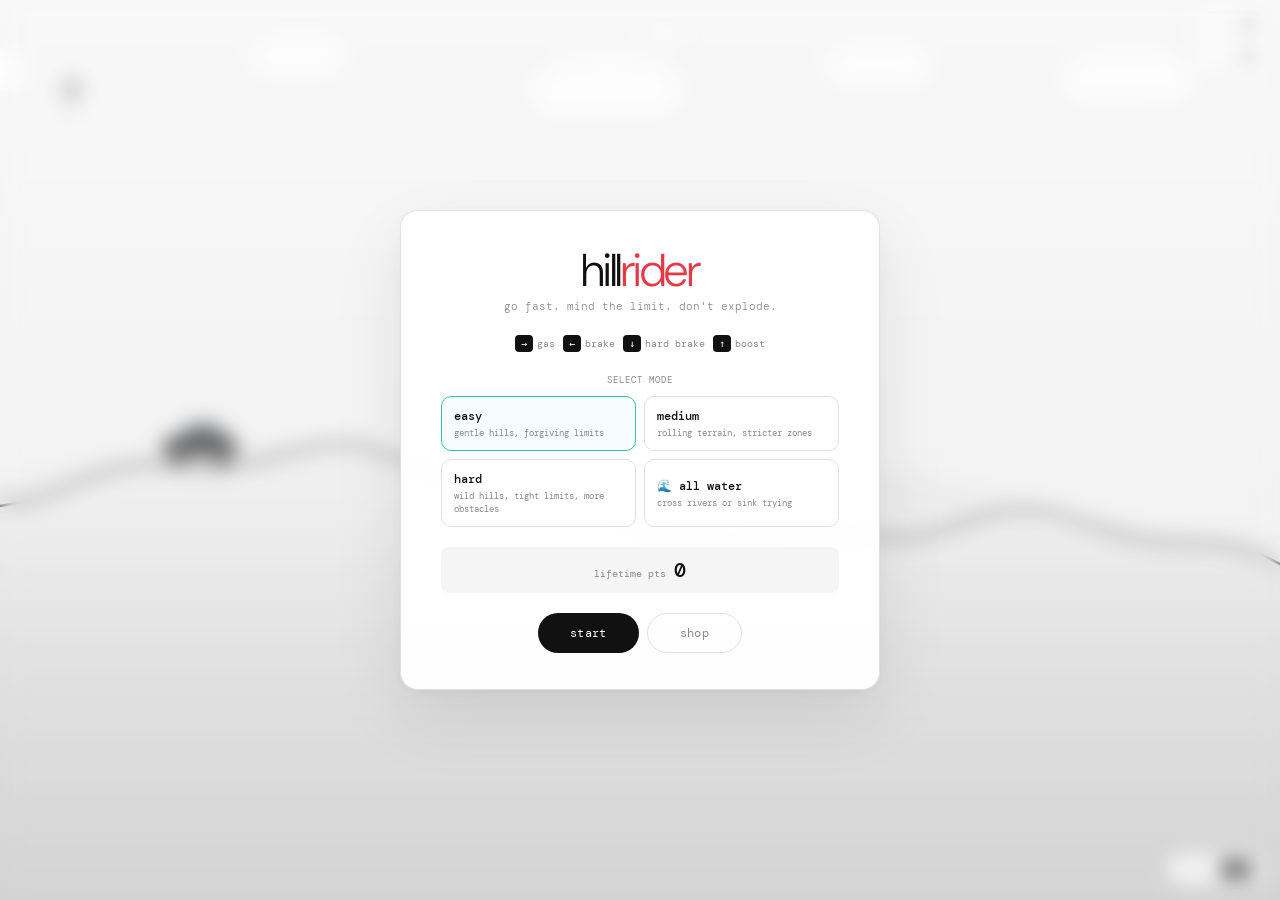
==== index.html @ ede03e82 "inital" ====
<!DOCTYPE html>
<html lang="en">
<head>
  <meta charset="UTF-8" />
  <meta name="viewport" content="width=device-width, initial-scale=1.0" />
  <title>hill rider</title>
  <link rel="stylesheet" href="style.css" />
</head>
<body>

  <canvas id="game-canvas"></canvas>

  <!-- ── welcome screen ── -->
  <div id="welcome-screen">
    <div class="overlay-panel">
      <div class="logo">hill<em>rider</em></div>
      <p class="sub">go fast. mind the limit. don't explode.</p>

      <div class="controls-row">
        <span class="ctrl-item"><kbd>→</kbd> gas</span>
        <span class="ctrl-item"><kbd>←</kbd> brake</span>
        <span class="ctrl-item"><kbd>↓</kbd> hard brake</span>
        <span class="ctrl-item"><kbd>↑</kbd> boost</span>
      </div>

      <!-- mode selector -->
      <div class="section-label">select mode</div>
      <div id="mode-picker">
        <button class="mode-btn active" data-mode="easy">
          <span class="mode-name">easy</span>
          <span class="mode-desc">gentle hills, forgiving limits</span>
        </button>
        <button class="mode-btn" data-mode="medium">
          <span class="mode-name">medium</span>
          <span class="mode-desc">rolling terrain, stricter zones</span>
        </button>
        <button class="mode-btn" data-mode="hard">
          <span class="mode-name">hard</span>
          <span class="mode-desc">wild hills, tight limits, more obstacles</span>
        </button>
        <button class="mode-btn" data-mode="water">
          <span class="mode-name">🌊 all water</span>
          <span class="mode-desc">cross rivers or sink trying</span>
        </button>
      </div>

      <div id="lifetime-block">
        <span class="lt-label">lifetime pts</span>
        <span class="lt-value" id="lifetime-display">0</span>
      </div>

      <div class="welcome-btns">
        <button class="pill-btn" id="start-btn">start</button>
        <button class="pill-btn ghost" id="open-shop-welcome">shop</button>
      </div>
    </div>
  </div>

  <!-- ── HUD ── -->
  <div id="hud">
    <div id="speedometer">
      <canvas id="speedo-canvas" width="110" height="110"></canvas>
      <div id="speed-digits">0</div>
      <div id="speed-unit">mph</div>
    </div>

    <div id="hud-center">
      <div id="mode-badge"></div>
    </div>

    <div id="hud-right">
      <div class="hud-chip">
        <span class="chip-label">score</span>
        <span class="chip-val" id="score">0</span>
      </div>
      <div class="hud-chip">
        <span class="chip-label">total</span>
        <span class="chip-val" id="total-score">0</span>
      </div>
      <div class="hud-chip hidden" id="limit-chip">
        <span class="chip-label">limit</span>
        <span class="chip-val" id="limit-val">—</span>
      </div>
    </div>
  </div>

  <!-- ── boost menu (in-game, toggled by Tab) ── -->
  <div id="boost-menu" class="hidden">
    <div class="boost-menu-inner">
      <div class="boost-menu-title">use a boost <kbd>tab</kbd> to close</div>
      <div id="boost-menu-grid"></div>
    </div>
  </div>

  <!-- ── boost tab hint ── -->
  <div id="boost-hint">boosts <kbd>tab</kbd></div>

  <!-- ── death + shop screen ── -->
  <div id="death-screen" class="hidden">
    <div class="overlay-panel death-panel">
      <div class="death-emoji">💥</div>
      <div class="death-title">you exploded</div>
      <div class="death-reason" id="death-reason"></div>

      <div class="score-row">
        <div class="score-col">
          <div class="sc-label">this run</div>
          <div class="sc-val" id="final-score">0</div>
        </div>
        <div class="score-divider"></div>
        <div class="score-col">
          <div class="sc-label">lifetime pts</div>
          <div class="sc-val" id="lifetime-total">0</div>
        </div>
      </div>

      <div class="section-label">power-up shop</div>
      <div id="shop-grid"></div>

      <div class="death-btns">
        <button class="pill-btn" id="restart-btn">try again</button>
        <button class="pill-btn ghost" id="change-mode-btn">change mode</button>
        <button class="pill-btn ghost danger" id="reset-btn">reset all</button>
      </div>
    </div>
  </div>

  <!-- ── standalone shop (from welcome) ── -->
  <div id="shop-screen" class="hidden">
    <div class="overlay-panel death-panel">
      <div class="death-title">shop</div>
      <div class="death-reason">spend lifetime points on power-ups for your next run</div>
      <div class="score-row" style="margin-bottom:16px">
        <div class="score-col">
          <div class="sc-label">lifetime pts</div>
          <div class="sc-val" id="shop-lifetime">0</div>
        </div>
      </div>
      <div class="section-label">power-ups</div>
      <div id="shop-grid-welcome"></div>
      <div class="death-btns" style="margin-top:16px">
        <button class="pill-btn ghost" id="close-shop-btn">back</button>
      </div>
    </div>
  </div>

  <!-- ── active powerup badges ── -->
  <div id="active-powerups"></div>

  <!-- ── toast ── -->
  <div id="toast"></div>

  <script src="game.js"></script>
</body>
</html>
---- style.css ----
@import url('https://fonts.googleapis.com/css2?family=DM+Mono:ital,wght@0,300;0,400;0,500;1,300&family=DM+Sans:wght@300;400;500&display=swap');

*, *::before, *::after { box-sizing: border-box; margin: 0; padding: 0; }

:root {
  --ink:    #111111;
  --muted:  #888888;
  --line:   #e0e0e0;
  --bg:     #ffffff;
  --red:    #e63946;
  --teal:   #2ec4b6;
  --amber:  #f4a261;
  --violet: #7b68ee;
  --gold:   #f9c74f;
  --blue:   #457b9d;
  --water:  #4a9edd;
  --panel-bg: rgba(255,255,255,0.97);
  --ease: cubic-bezier(0.16, 1, 0.3, 1);
}

body {
  background: var(--bg);
  font-family: 'DM Mono', monospace;
  overflow: hidden;
  width: 100vw;
  height: 100vh;
  color: var(--ink);
}

#game-canvas {
  display: block;
  position: fixed;
  inset: 0;
  width: 100vw;
  height: 100vh;
}

/* ── OVERLAYS ── */
#welcome-screen, #death-screen, #shop-screen {
  position: fixed;
  inset: 0;
  z-index: 100;
  display: flex;
  align-items: center;
  justify-content: center;
  backdrop-filter: blur(10px) saturate(0.6);
  background: rgba(255,255,255,0.25);
  transition: opacity 0.35s var(--ease);
}
#welcome-screen.fade-out { opacity: 0; pointer-events: none; }
#death-screen.hidden, #shop-screen.hidden { display: none; }

.overlay-panel {
  background: var(--panel-bg);
  border: 1px solid var(--line);
  border-radius: 18px;
  padding: 36px 40px;
  max-width: 480px;
  width: 94%;
  text-align: center;
  box-shadow: 0 28px 70px rgba(0,0,0,0.09), 0 2px 8px rgba(0,0,0,0.04);
  animation: panelIn 0.45s var(--ease) both;
  max-height: 92vh;
  overflow-y: auto;
  scrollbar-width: none;
}
.overlay-panel::-webkit-scrollbar { display: none; }

@keyframes panelIn {
  from { opacity: 0; transform: translateY(14px) scale(0.98); }
  to   { opacity: 1; transform: translateY(0) scale(1); }
}

.logo {
  font-family: 'DM Sans', sans-serif;
  font-weight: 300;
  font-size: 46px;
  letter-spacing: -1.5px;
  color: var(--ink);
  line-height: 1;
  margin-bottom: 6px;
}
.logo em { font-style: normal; color: var(--red); }

.sub {
  font-size: 11px;
  color: var(--muted);
  margin-bottom: 22px;
  font-weight: 300;
}

.controls-row {
  display: flex;
  flex-wrap: wrap;
  gap: 8px;
  justify-content: center;
  margin-bottom: 22px;
}
.ctrl-item {
  font-size: 10px;
  color: var(--muted);
  display: flex;
  align-items: center;
  gap: 4px;
}
kbd {
  background: var(--ink);
  color: #fff;
  border-radius: 4px;
  padding: 2px 6px;
  font-family: 'DM Mono', monospace;
  font-size: 10px;
}

.section-label {
  font-size: 9px;
  color: var(--muted);
  letter-spacing: 1px;
  text-transform: uppercase;
  margin-bottom: 10px;
}

/* ── MODE PICKER ── */
#mode-picker {
  display: grid;
  grid-template-columns: 1fr 1fr;
  gap: 8px;
  margin-bottom: 20px;
}
.mode-btn {
  background: #fff;
  border: 1.5px solid var(--line);
  border-radius: 10px;
  padding: 11px 12px;
  cursor: pointer;
  text-align: left;
  transition: border-color 0.18s, transform 0.15s var(--ease), box-shadow 0.18s;
  font-family: 'DM Mono', monospace;
}
.mode-btn:hover { border-color: var(--ink); transform: translateY(-1px); box-shadow: 0 4px 14px rgba(0,0,0,0.07); }
.mode-btn.active { border-color: var(--ink); background: #f8f8f8; }
.mode-btn[data-mode="water"].active { border-color: var(--water); background: rgba(74,158,221,0.06); }
.mode-btn[data-mode="hard"].active  { border-color: var(--red);   background: rgba(230,57,70,0.04); }
.mode-btn[data-mode="easy"].active  { border-color: var(--teal);  background: rgba(46,196,182,0.04); }
.mode-name { display: block; font-size: 12px; font-weight: 500; color: var(--ink); margin-bottom: 3px; }
.mode-desc { display: block; font-size: 9px; color: var(--muted); line-height: 1.4; }

#lifetime-block {
  display: flex;
  align-items: baseline;
  justify-content: center;
  gap: 8px;
  margin-bottom: 20px;
  padding: 10px 18px;
  background: #f5f5f5;
  border-radius: 8px;
}
.lt-label { font-size: 10px; color: var(--muted); }
.lt-value  { font-size: 20px; font-weight: 500; letter-spacing: -0.5px; }

/* ── BUTTONS ── */
.pill-btn {
  font-family: 'DM Mono', monospace;
  font-size: 12px;
  background: var(--ink);
  color: #fff;
  border: none;
  padding: 11px 32px;
  cursor: pointer;
  border-radius: 100px;
  transition: transform 0.14s var(--ease), opacity 0.14s;
  letter-spacing: 0.3px;
}
.pill-btn:hover  { transform: translateY(-1px); opacity: 0.87; }
.pill-btn:active { transform: translateY(1px); }
.pill-btn.ghost  { background: transparent; color: var(--muted); border: 1px solid var(--line); }
.pill-btn.ghost:hover { color: var(--ink); border-color: var(--ink); }
.pill-btn.danger { color: var(--red); border-color: rgba(230,57,70,0.3); }
.pill-btn.danger:hover { border-color: var(--red); }

.welcome-btns, .death-btns { display: flex; gap: 8px; justify-content: center; flex-wrap: wrap; }

/* ── HUD ── */
#hud {
  position: fixed;
  top: 0; left: 0; right: 0;
  pointer-events: none;
  z-index: 50;
  display: flex;
  justify-content: space-between;
  align-items: flex-start;
  padding: 12px 16px;
}

#speedometer { position: relative; width: 110px; height: 110px; flex-shrink: 0; }
#speed-digits {
  position: absolute; bottom: 20px; left: 50%; transform: translateX(-50%);
  font-family: 'DM Sans', sans-serif; font-size: 26px; font-weight: 400;
  color: var(--ink); line-height: 1; letter-spacing: -1px;
}
#speed-unit {
  position: absolute; bottom: 9px; left: 50%; transform: translateX(-50%);
  font-size: 8px; color: var(--muted); letter-spacing: 1px; font-weight: 300;
}

#hud-center { flex: 1; display: flex; justify-content: center; align-items: flex-start; padding-top: 16px; }
#mode-badge {
  background: rgba(255,255,255,0.9);
  border: 1px solid var(--line);
  border-radius: 100px;
  padding: 5px 14px;
  font-size: 10px;
  color: var(--muted);
  backdrop-filter: blur(4px);
}

#hud-right { display: flex; flex-direction: column; align-items: flex-end; gap: 5px; }
.hud-chip {
  background: rgba(255,255,255,0.92);
  border: 1px solid var(--line);
  border-radius: 8px;
  padding: 4px 10px;
  display: flex;
  align-items: baseline;
  gap: 6px;
  backdrop-filter: blur(4px);
  transition: opacity 0.3s;
}
.hud-chip.hidden { opacity: 0; pointer-events: none; }
.chip-label { font-size: 8px; color: var(--muted); letter-spacing: 0.5px; }
.chip-val   { font-size: 13px; font-weight: 500; letter-spacing: -0.3px; }
#limit-chip .chip-val { color: var(--red); }
#limit-chip { border-color: rgba(230,57,70,0.25); animation: blink 1.1s ease-in-out infinite; }

@keyframes blink { 0%,100% { opacity:1; } 50% { opacity:0.5; } }

/* ── BOOST MENU ── */
#boost-menu {
  position: fixed;
  inset: 0;
  z-index: 80;
  display: flex;
  align-items: center;
  justify-content: center;
  backdrop-filter: blur(8px) saturate(0.7);
  background: rgba(255,255,255,0.22);
  transition: opacity 0.25s var(--ease);
}
#boost-menu.hidden { display: none; }

.boost-menu-inner {
  background: var(--panel-bg);
  border: 1px solid var(--line);
  border-radius: 16px;
  padding: 28px 32px;
  max-width: 440px;
  width: 92%;
  animation: panelIn 0.3s var(--ease) both;
}
.boost-menu-title {
  font-size: 11px;
  color: var(--muted);
  margin-bottom: 16px;
  display: flex;
  align-items: center;
  justify-content: center;
  gap: 8px;
}
#boost-menu-grid {
  display: grid;
  grid-template-columns: 1fr 1fr;
  gap: 8px;
}

/* ── BOOST HINT ── */
#boost-hint {
  position: fixed;
  bottom: 16px;
  right: 16px;
  z-index: 50;
  background: rgba(255,255,255,0.88);
  border: 1px solid var(--line);
  border-radius: 100px;
  padding: 5px 12px;
  font-size: 10px;
  color: var(--muted);
  backdrop-filter: blur(4px);
  display: flex;
  align-items: center;
  gap: 5px;
  pointer-events: none;
  transition: opacity 0.3s;
}

/* ── DEATH SCREEN ── */
.death-panel { max-width: 520px; }
.death-emoji { font-size: 44px; line-height: 1; margin-bottom: 8px; }
.death-title {
  font-family: 'DM Sans', sans-serif;
  font-size: 30px;
  font-weight: 300;
  letter-spacing: -0.5px;
  margin-bottom: 3px;
}
.death-reason { font-size: 10px; color: var(--muted); margin-bottom: 20px; letter-spacing: 0.3px; }

.score-row {
  display: flex;
  align-items: center;
  justify-content: center;
  margin-bottom: 22px;
  background: #f7f7f7;
  border-radius: 10px;
  overflow: hidden;
}
.score-col { flex: 1; padding: 12px 14px; }
.score-divider { width: 1px; height: 36px; background: var(--line); }
.sc-label { font-size: 8px; color: var(--muted); letter-spacing: 0.5px; margin-bottom: 3px; }
.sc-val   { font-size: 24px; font-weight: 500; letter-spacing: -1px; }

/* ── SHOP CARDS ── */
#shop-grid, #shop-grid-welcome, #boost-menu-grid {
  display: grid;
  grid-template-columns: 1fr 1fr;
  gap: 7px;
  margin-bottom: 18px;
}
#boost-menu-grid { margin-bottom: 0; }

.shop-card {
  border: 1px solid var(--line);
  border-radius: 10px;
  padding: 11px 12px;
  text-align: left;
  cursor: pointer;
  transition: border-color 0.18s, transform 0.14s var(--ease), box-shadow 0.18s;
  background: #fff;
  position: relative;
}
.shop-card:hover:not(.disabled):not(.owned) {
  border-color: var(--ink);
  transform: translateY(-1px);
  box-shadow: 0 4px 16px rgba(0,0,0,0.07);
}
.shop-card.disabled  { opacity: 0.38; cursor: not-allowed; }
.shop-card.owned     { border-color: var(--teal); background: rgba(46,196,182,0.04); cursor: default; }
.shop-card.boost-card { border-color: var(--amber); background: rgba(244,162,97,0.04); }
.shop-card.boost-card:hover:not(.disabled) { border-color: var(--amber); }

.shop-card-icon  { font-size: 18px; margin-bottom: 5px; }
.shop-card-name  { font-size: 11px; font-weight: 500; color: var(--ink); margin-bottom: 2px; }
.shop-card-desc  { font-size: 9px; color: var(--muted); line-height: 1.4; margin-bottom: 6px; }
.shop-card-cost  {
  font-size: 9px; color: var(--ink);
  background: #f0f0f0; border-radius: 4px;
  padding: 2px 6px; display: inline-block;
}
.shop-card.owned .shop-card-cost { background: rgba(46,196,182,0.15); color: var(--teal); }
.shop-card.boost-card .shop-card-cost { background: rgba(244,162,97,0.15); color: #c07020; }
.cost-rising { font-size: 8px; color: var(--muted); margin-left: 4px; }

/* ── ACTIVE POWERUP BADGES ── */
#active-powerups {
  position: fixed;
  bottom: 18px;
  left: 50%;
  transform: translateX(-50%);
  display: flex;
  gap: 6px;
  flex-wrap: wrap;
  justify-content: center;
  pointer-events: none;
  z-index: 50;
  max-width: 80vw;
}
.ap-badge {
  background: rgba(255,255,255,0.92);
  border: 1px solid var(--line);
  border-radius: 100px;
  padding: 4px 11px;
  font-size: 10px;
  color: var(--ink);
  display: flex;
  align-items: center;
  gap: 4px;
  backdrop-filter: blur(4px);
  animation: badgeIn 0.3s var(--ease) both;
}
@keyframes badgeIn { from { opacity:0; transform:translateY(5px); } to { opacity:1; transform:translateY(0); } }

/* ── TOAST ── */
#toast {
  position: fixed;
  bottom: 56px;
  left: 50%;
  transform: translateX(-50%) translateY(0);
  background: var(--ink);
  color: #fff;
  font-size: 11px;
  padding: 7px 16px;
  border-radius: 100px;
  pointer-events: none;
  z-index: 300;
  opacity: 0;
  white-space: nowrap;
  transition: opacity 0.28s, transform 0.28s var(--ease);
}
#toast.show { opacity: 1; transform: translateX(-50%) translateY(-4px); }
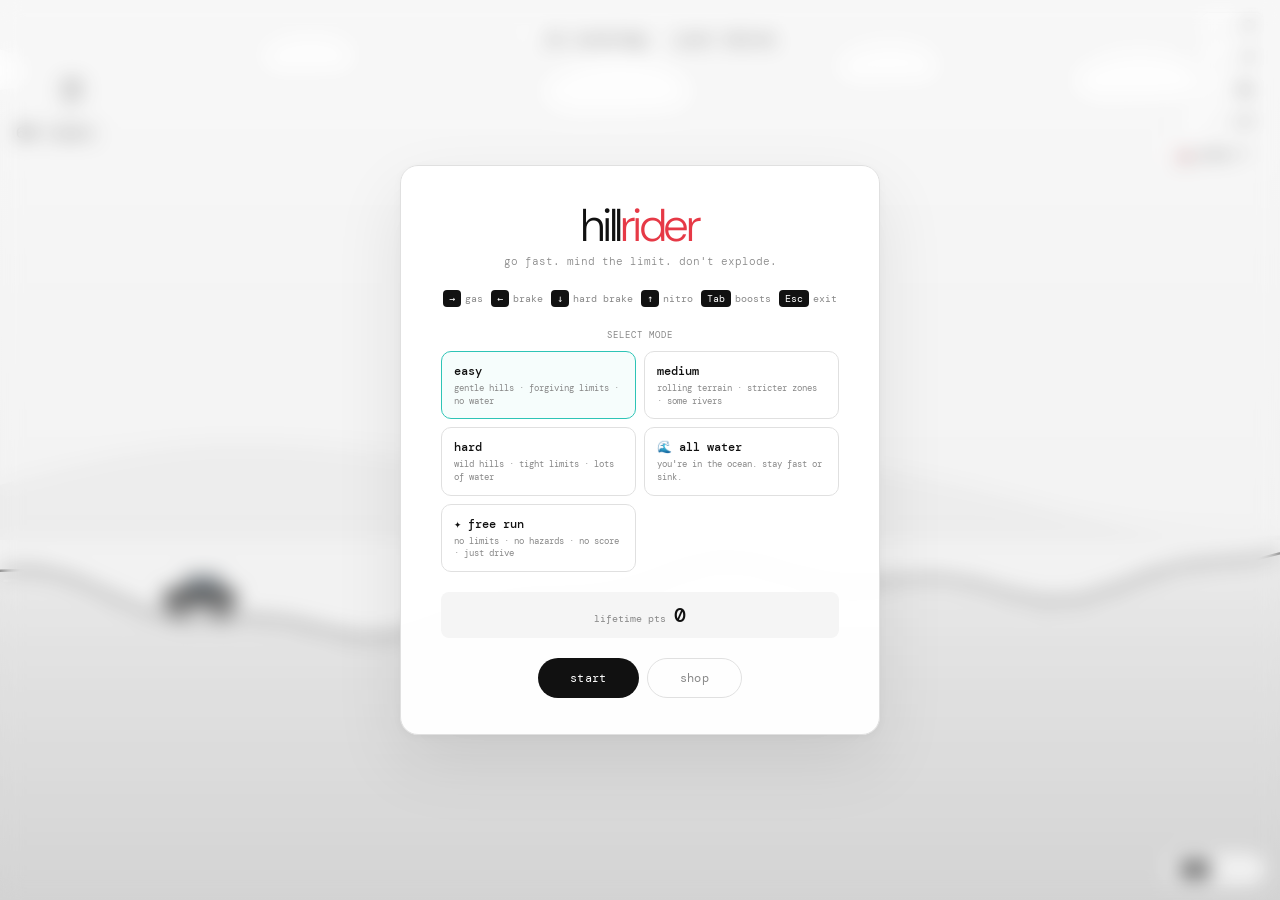
==== commit aa1e5aed: "Refactor HTML structure and improve formatting" ====
--- a/index.html
+++ b/index.html
@@ -1,155 +1,199 @@
 <!DOCTYPE html>
 <html lang="en">
 <head>
-  <meta charset="UTF-8" />
-  <meta name="viewport" content="width=device-width, initial-scale=1.0" />
+  <meta charset="UTF-8"/>
+  <meta name="viewport" content="width=device-width,initial-scale=1.0"/>
   <title>hill rider</title>
-  <link rel="stylesheet" href="style.css" />
+  <link rel="stylesheet" href="style.css"/>
 </head>
 <body>
 
-  <canvas id="game-canvas"></canvas>
+<canvas id="game-canvas"></canvas>
 
-  <!-- ── welcome screen ── -->
-  <div id="welcome-screen">
-    <div class="overlay-panel">
-      <div class="logo">hill<em>rider</em></div>
-      <p class="sub">go fast. mind the limit. don't explode.</p>
+<!-- ── SPEED WARNING ── -->
+<div id="speed-warning" class="sw-hidden">
+  <div id="sw-text">slow down!</div>
+  <div id="sw-timer">0:300</div>
+</div>
 
-      <div class="controls-row">
-        <span class="ctrl-item"><kbd>→</kbd> gas</span>
-        <span class="ctrl-item"><kbd>←</kbd> brake</span>
-        <span class="ctrl-item"><kbd>↓</kbd> hard brake</span>
-        <span class="ctrl-item"><kbd>↑</kbd> boost</span>
-      </div>
+<!-- ── WELCOME ── -->
+<div id="welcome-screen">
+  <div class="overlay-panel">
+    <div class="logo">hill<em>rider</em></div>
+    <p class="sub">go fast. mind the limit. don't explode.</p>
 
-      <!-- mode selector -->
-      <div class="section-label">select mode</div>
-      <div id="mode-picker">
-        <button class="mode-btn active" data-mode="easy">
-          <span class="mode-name">easy</span>
-          <span class="mode-desc">gentle hills, forgiving limits</span>
-        </button>
-        <button class="mode-btn" data-mode="medium">
-          <span class="mode-name">medium</span>
-          <span class="mode-desc">rolling terrain, stricter zones</span>
-        </button>
-        <button class="mode-btn" data-mode="hard">
-          <span class="mode-name">hard</span>
-          <span class="mode-desc">wild hills, tight limits, more obstacles</span>
-        </button>
-        <button class="mode-btn" data-mode="water">
-          <span class="mode-name">🌊 all water</span>
-          <span class="mode-desc">cross rivers or sink trying</span>
-        </button>
-      </div>
+    <div class="controls-row">
+      <span class="ctrl-item"><kbd>→</kbd> gas</span>
+      <span class="ctrl-item"><kbd>←</kbd> brake</span>
+      <span class="ctrl-item"><kbd>↓</kbd> hard brake</span>
+      <span class="ctrl-item"><kbd>↑</kbd> nitro</span>
+      <span class="ctrl-item"><kbd>Tab</kbd> boosts</span>
+      <span class="ctrl-item"><kbd>Esc</kbd> exit</span>
+    </div>
 
-      <div id="lifetime-block">
-        <span class="lt-label">lifetime pts</span>
-        <span class="lt-value" id="lifetime-display">0</span>
-      </div>
+    <div class="section-label">select mode</div>
+    <div id="mode-picker">
+      <button class="mode-btn active" data-mode="easy">
+        <span class="mode-name">easy</span>
+        <span class="mode-desc">gentle hills · forgiving limits · no water</span>
+      </button>
+      <button class="mode-btn" data-mode="medium">
+        <span class="mode-name">medium</span>
+        <span class="mode-desc">rolling terrain · stricter zones · some rivers</span>
+      </button>
+      <button class="mode-btn" data-mode="hard">
+        <span class="mode-name">hard</span>
+        <span class="mode-desc">wild hills · tight limits · lots of water</span>
+      </button>
+      <button class="mode-btn" data-mode="water">
+        <span class="mode-name">🌊 all water</span>
+        <span class="mode-desc">you're in the ocean. stay fast or sink.</span>
+      </button>
+      <button class="mode-btn freerun-btn" data-mode="freerun">
+        <span class="mode-name">✦ free run</span>
+        <span class="mode-desc">no limits · no hazards · no score · just drive</span>
+      </button>
+    </div>
 
-      <div class="welcome-btns">
-        <button class="pill-btn" id="start-btn">start</button>
-        <button class="pill-btn ghost" id="open-shop-welcome">shop</button>
-      </div>
+    <div id="lifetime-block">
+      <span class="lt-label">lifetime pts</span>
+      <span class="lt-value" id="lifetime-display">0</span>
+    </div>
+
+    <div class="welcome-btns">
+      <button class="pill-btn" id="start-btn">start</button>
+      <button class="pill-btn ghost" id="open-shop-welcome">shop</button>
     </div>
   </div>
+</div>
 
-  <!-- ── HUD ── -->
-  <div id="hud">
+<!-- ── HUD ── -->
+<div id="hud">
+  <div id="speedo-col">
     <div id="speedometer">
       <canvas id="speedo-canvas" width="110" height="110"></canvas>
       <div id="speed-digits">0</div>
       <div id="speed-unit">mph</div>
     </div>
-
-    <div id="hud-center">
-      <div id="mode-badge"></div>
-    </div>
-
-    <div id="hud-right">
-      <div class="hud-chip">
-        <span class="chip-label">score</span>
-        <span class="chip-val" id="score">0</span>
-      </div>
-      <div class="hud-chip">
-        <span class="chip-label">total</span>
-        <span class="chip-val" id="total-score">0</span>
-      </div>
-      <div class="hud-chip hidden" id="limit-chip">
-        <span class="chip-label">limit</span>
-        <span class="chip-val" id="limit-val">—</span>
+    <!-- Speed limit sign sits right below speedo, visible when in zone -->
+    <div id="zone-sign" class="zs-hidden">
+      <div class="zs-ring">
+        <span id="zs-val">60</span>
+        <span class="zs-unit">limit</span>
       </div>
     </div>
   </div>
 
-  <!-- ── boost menu (in-game, toggled by Tab) ── -->
-  <div id="boost-menu" class="hidden">
-    <div class="boost-menu-inner">
-      <div class="boost-menu-title">use a boost <kbd>tab</kbd> to close</div>
-      <div id="boost-menu-grid"></div>
+  <div id="hud-center">
+    <div id="mode-badge"></div>
+    <div id="freerun-banner" class="fr-hidden">no scoring · just drive</div>
+  </div>
+
+  <div id="hud-right">
+    <div class="hud-chip" id="score-chip">
+      <span class="chip-label">score</span>
+      <span class="chip-val" id="score">0</span>
+    </div>
+    <div class="hud-chip">
+      <span class="chip-label">total</span>
+      <span class="chip-val" id="total-score">0</span>
+    </div>
+    <div class="hud-chip" id="dist-chip">
+      <span class="chip-label">dist</span>
+      <span class="chip-val" id="dist-val">0m</span>
+    </div>
+    <div class="hud-chip" id="diff-chip">
+      <span class="chip-label">×diff</span>
+      <span class="chip-val" id="diff-val">1.0</span>
+    </div>
+    <div class="hud-chip chip-hidden" id="cruise-chip">
+      <span class="chip-val" id="cruise-val">🚗 press C</span>
     </div>
   </div>
+</div>
 
-  <!-- ── boost tab hint ── -->
-  <div id="boost-hint">boosts <kbd>tab</kbd></div>
+<!-- ── PROXIMITY ALERTS container (injected by JS) ── -->
+<div id="proximity-alerts"></div>
 
-  <!-- ── death + shop screen ── -->
-  <div id="death-screen" class="hidden">
-    <div class="overlay-panel death-panel">
-      <div class="death-emoji">💥</div>
-      <div class="death-title">you exploded</div>
-      <div class="death-reason" id="death-reason"></div>
+<!-- ── BOOST MENU ── -->
+<div id="boost-menu" class="hidden">
+  <div class="boost-menu-inner">
+    <div class="boost-menu-title">instant boosts &nbsp;<kbd>Tab</kbd> to close</div>
+    <div id="boost-menu-grid"></div>
+  </div>
+</div>
+<div id="boost-hint"><kbd>Tab</kbd> boosts</div>
 
-      <div class="score-row">
-        <div class="score-col">
-          <div class="sc-label">this run</div>
-          <div class="sc-val" id="final-score">0</div>
-        </div>
-        <div class="score-divider"></div>
-        <div class="score-col">
-          <div class="sc-label">lifetime pts</div>
-          <div class="sc-val" id="lifetime-total">0</div>
-        </div>
+<!-- ── DEATH SCREEN — shop is via button only ── -->
+<div id="death-screen" class="hidden">
+  <div class="overlay-panel death-panel">
+    <div class="death-emoji" id="death-emoji">💥</div>
+    <div class="death-title" id="death-title">you exploded</div>
+    <div class="death-reason" id="death-reason"></div>
+
+    <div class="score-row">
+      <div class="score-col">
+        <div class="sc-label">this run</div>
+        <div class="sc-val" id="final-score">0</div>
       </div>
-
-      <div class="section-label">power-up shop</div>
-      <div id="shop-grid"></div>
-
-      <div class="death-btns">
-        <button class="pill-btn" id="restart-btn">try again</button>
-        <button class="pill-btn ghost" id="change-mode-btn">change mode</button>
-        <button class="pill-btn ghost danger" id="reset-btn">reset all</button>
+      <div class="score-divider"></div>
+      <div class="score-col">
+        <div class="sc-label">lifetime pts</div>
+        <div class="sc-val" id="lifetime-total">0</div>
       </div>
     </div>
+
+    <div class="death-btns">
+      <button class="pill-btn" id="restart-btn">try again</button>
+      <button class="pill-btn ghost" id="open-shop-death">shop</button>
+      <button class="pill-btn ghost" id="change-mode-btn">change mode</button>
+      <button class="pill-btn ghost danger" id="reset-btn">reset all</button>
+    </div>
   </div>
+</div>
 
-  <!-- ── standalone shop (from welcome) ── -->
-  <div id="shop-screen" class="hidden">
-    <div class="overlay-panel death-panel">
-      <div class="death-title">shop</div>
-      <div class="death-reason">spend lifetime points on power-ups for your next run</div>
-      <div class="score-row" style="margin-bottom:16px">
-        <div class="score-col">
-          <div class="sc-label">lifetime pts</div>
-          <div class="sc-val" id="shop-lifetime">0</div>
-        </div>
-      </div>
-      <div class="section-label">power-ups</div>
-      <div id="shop-grid-welcome"></div>
-      <div class="death-btns" style="margin-top:16px">
-        <button class="pill-btn ghost" id="close-shop-btn">back</button>
+<!-- ── SHOP SCREEN (shared, opened from welcome or death) ── -->
+<div id="shop-screen" class="hidden">
+  <div class="overlay-panel death-panel">
+    <div class="death-title">shop</div>
+    <div class="death-reason">queue power-ups for your next run</div>
+    <div class="score-row" style="margin-bottom:14px">
+      <div class="score-col">
+        <div class="sc-label">lifetime pts</div>
+        <div class="sc-val" id="shop-lifetime">0</div>
       </div>
     </div>
+    <div class="section-label">power-ups</div>
+    <div id="shop-grid-welcome"></div>
+    <div class="death-btns" style="margin-top:14px">
+      <button class="pill-btn ghost" id="close-shop-btn">back</button>
+    </div>
   </div>
+</div>
 
-  <!-- ── active powerup badges ── -->
-  <div id="active-powerups"></div>
+<!-- ── ACTIVE POWERUP BADGES ── -->
+<div id="active-powerups"></div>
 
-  <!-- ── toast ── -->
-  <div id="toast"></div>
+<!-- ── OCEAN DEPTH HUD ── -->
+<div id="depth-hud">
+  <div class="depth-chip" id="depth-chip-m">
+    <span class="depth-chip-label">depth</span>
+    <span id="depth-val">0m</span>
+  </div>
+  <div class="depth-chip" id="depth-chip-warn" style="display:none">
+    <span>⚠️ sinking</span>
+  </div>
+</div>
 
-  <script src="game.js"></script>
+<!-- ── ZONE EDGE FLASH ── -->
+<div id="zone-edge-flash"></div>
+
+<!-- ── TOAST ── -->
+<div id="toast"></div>
+
+<!-- ── VERSION BADGE ── -->
+<div id="version-badge">V.1.1.1</div>
+
+<script src="game.js"></script>
 </body>
 </html>
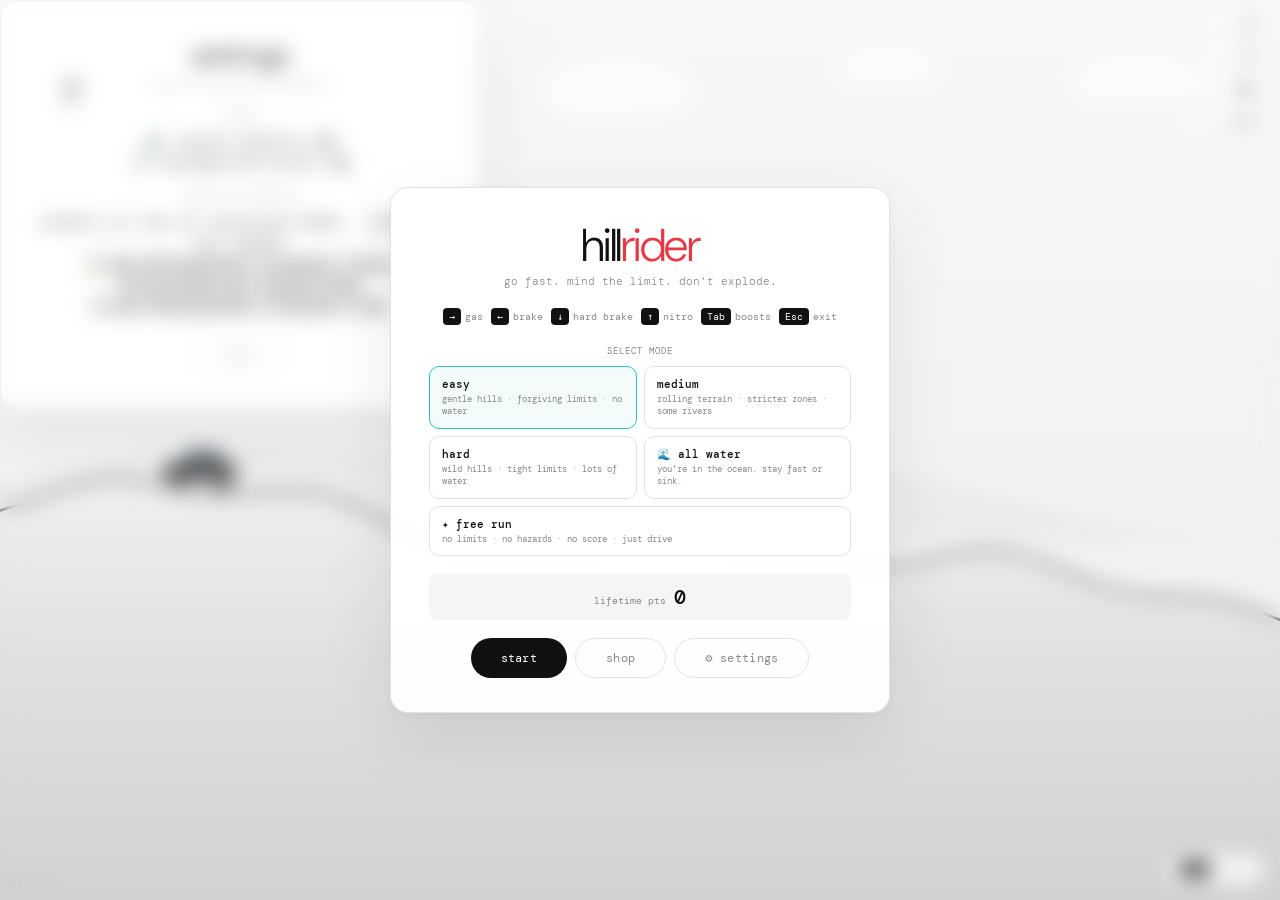
==== commit 2f6302dc: "Add settings screen and modifier options" ====
--- a/index.html
+++ b/index.html
@@ -60,9 +60,12 @@
       <span class="lt-value" id="lifetime-display">0</span>
     </div>
 
+    <div id="modifier-active-banner" class="mod-active-banner hidden"></div>
+
     <div class="welcome-btns">
       <button class="pill-btn" id="start-btn">start</button>
       <button class="pill-btn ghost" id="open-shop-welcome">shop</button>
+      <button class="pill-btn ghost" id="open-settings-btn">⚙ settings</button>
     </div>
   </div>
 </div>
@@ -86,6 +89,7 @@
 
   <div id="hud-center">
     <div id="mode-badge"></div>
+    <div id="modifier-hud-badge"></div>
     <div id="freerun-banner" class="fr-hidden">no scoring · just drive</div>
   </div>
 
@@ -192,7 +196,48 @@
 <div id="toast"></div>
 
 <!-- ── VERSION BADGE ── -->
-<div id="version-badge">V.1.1.1</div>
+<div id="version-badge">V1.2.13</div>
+
+<!-- ── SETTINGS SCREEN ── -->
+<div id="settings-screen" class="hidden">
+  <div class="overlay-panel death-panel">
+    <div class="death-title">settings</div>
+    <div class="death-reason">audio &amp; difficulty modifiers</div>
+
+    <div class="section-label">audio</div>
+    <div class="settings-grid">
+      <div class="setting-row">
+        <span class="setting-label">🔊 sound effects</span>
+        <button class="toggle-btn active" id="sound-toggle">on</button>
+      </div>
+      <div class="setting-row">
+        <span class="setting-label">🎵 background music</span>
+        <button class="toggle-btn active" id="music-toggle">on</button>
+      </div>
+    </div>
+
+    <div class="section-label" style="margin-top:18px">difficulty modifier</div>
+    <p class="mod-subtitle">stacks on top of selected mode · affects all modes</p>
+    <div class="modifier-picker" id="modifier-picker">
+      <button class="mod-btn" data-mod="easy">
+        <span class="mod-name">🍃 easy</span>
+        <span class="mod-desc">+50% speed limits · no obstacles · ×0.5 pts</span>
+      </button>
+      <button class="mod-btn" data-mod="normal">
+        <span class="mod-name">● normal</span>
+        <span class="mod-desc">default rules · standard scoring</span>
+      </button>
+      <button class="mod-btn" data-mod="hard">
+        <span class="mod-name">💀 hard</span>
+        <span class="mod-desc">−50% speed limits · ×3 obstacles · ×2 pts</span>
+      </button>
+    </div>
+
+    <div class="death-btns" style="margin-top:18px">
+      <button class="pill-btn ghost" id="close-settings-btn">back</button>
+    </div>
+  </div>
+</div>
 
 <script src="game.js"></script>
 </body>
--- a/style.css
+++ b/style.css
@@ -1,408 +1,466 @@
-@import url('https://fonts.googleapis.com/css2?family=DM+Mono:ital,wght@0,300;0,400;0,500;1,300&family=DM+Sans:wght@300;400;500&display=swap');
-
-*, *::before, *::after { box-sizing: border-box; margin: 0; padding: 0; }
-
-:root {
-  --ink:    #111111;
-  --muted:  #888888;
-  --line:   #e0e0e0;
-  --bg:     #ffffff;
-  --red:    #e63946;
-  --teal:   #2ec4b6;
-  --amber:  #f4a261;
-  --violet: #7b68ee;
-  --gold:   #f9c74f;
-  --blue:   #457b9d;
-  --water:  #4a9edd;
-  --panel-bg: rgba(255,255,255,0.97);
-  --ease: cubic-bezier(0.16, 1, 0.3, 1);
-}
-
-body {
-  background: var(--bg);
-  font-family: 'DM Mono', monospace;
-  overflow: hidden;
-  width: 100vw;
-  height: 100vh;
-  color: var(--ink);
-}
-
-#game-canvas {
-  display: block;
+@import url('https://fonts.googleapis.com/css2?family=DM+Mono:wght@300;400;500&family=DM+Sans:wght@300;400;500&display=swap');
+
+*,*::before,*::after{box-sizing:border-box;margin:0;padding:0}
+
+:root{
+  --ink:#111;--muted:#888;--line:#e2e2e2;--bg:#fff;
+  --red:#e63946;--teal:#2ec4b6;--amber:#f4a261;
+  --gold:#f9c74f;--water:#4a9edd;--violet:#7b68ee;
+  --panel:rgba(255,255,255,0.97);
+  --ease:cubic-bezier(0.16,1,0.3,1);
+}
+
+body{background:var(--bg);font-family:'DM Mono',monospace;overflow:hidden;width:100vw;height:100vh;color:var(--ink)}
+#game-canvas{display:block;position:fixed;inset:0;width:100vw;height:100vh}
+
+/* ──────────────────────────────
+   SPEED WARNING
+────────────────────────────── */
+#speed-warning{
+  position:fixed;inset:0;z-index:200;pointer-events:none;
+  display:flex;flex-direction:column;align-items:center;justify-content:center;
+  background:rgba(230,57,70,0);
+  transition:background 0.15s ease;
+}
+#speed-warning.sw-active{background:rgba(230,57,70,0.2)}
+#speed-warning.sw-hidden{display:none}
+
+#sw-text{
+  font-family:'DM Sans',sans-serif;font-size:54px;font-weight:300;
+  color:var(--red);letter-spacing:-1px;
+  opacity:0;transform:scale(0.88);
+  transition:opacity 0.18s var(--ease),transform 0.2s var(--ease);
+  text-shadow:0 2px 24px rgba(230,57,70,0.25);
+}
+#speed-warning.sw-active #sw-text{opacity:1;transform:scale(1)}
+
+#sw-timer{
+  font-family:'DM Mono',monospace;font-size:30px;font-weight:500;
+  color:var(--red);margin-top:8px;letter-spacing:3px;
+  font-variant-numeric:tabular-nums;
+  opacity:0;transition:opacity 0.18s;
+}
+#speed-warning.sw-active #sw-timer{opacity:0.9}
+
+/* ──────────────────────────────
+   OVERLAYS
+────────────────────────────── */
+#welcome-screen,#death-screen,#shop-screen{
+  position:fixed;inset:0;z-index:100;
+  display:flex;align-items:center;justify-content:center;
+  backdrop-filter:blur(10px) saturate(0.65);
+  background:rgba(255,255,255,0.22);
+  transition:opacity 0.3s var(--ease);
+}
+#welcome-screen.fade-out{opacity:0;pointer-events:none}
+#death-screen.hidden,#shop-screen.hidden{display:none}
+
+.overlay-panel{
+  background:var(--panel);border:1px solid var(--line);border-radius:18px;
+  padding:34px 38px;max-width:500px;width:94%;text-align:center;
+  box-shadow:0 28px 70px rgba(0,0,0,0.08),0 2px 8px rgba(0,0,0,0.04);
+  animation:panelIn 0.4s var(--ease) both;
+  max-height:90vh;overflow-y:auto;scrollbar-width:none;
+}
+.overlay-panel::-webkit-scrollbar{display:none}
+@keyframes panelIn{from{opacity:0;transform:translateY(14px)}to{opacity:1;transform:translateY(0)}}
+
+.logo{font-family:'DM Sans',sans-serif;font-weight:300;font-size:46px;letter-spacing:-1.5px;line-height:1;margin-bottom:6px}
+.logo em{font-style:normal;color:var(--red)}
+.sub{font-size:11px;color:var(--muted);margin-bottom:20px;font-weight:300}
+
+.controls-row{display:flex;flex-wrap:wrap;gap:8px;justify-content:center;margin-bottom:20px}
+.ctrl-item{font-size:10px;color:var(--muted);display:flex;align-items:center;gap:4px}
+kbd{background:var(--ink);color:#fff;border-radius:4px;padding:2px 6px;font-family:'DM Mono',monospace;font-size:10px}
+
+.section-label{font-size:9px;color:var(--muted);letter-spacing:1px;text-transform:uppercase;margin-bottom:9px}
+
+/* ──────────────────────────────
+   MODE PICKER
+────────────────────────────── */
+#mode-picker{display:grid;grid-template-columns:1fr 1fr;gap:7px;margin-bottom:18px}
+.freerun-btn{grid-column:1/-1}
+
+.mode-btn{
+  background:#fff;border:1.5px solid var(--line);border-radius:10px;
+  padding:10px 12px;cursor:pointer;text-align:left;
+  transition:border-color 0.16s,transform 0.14s var(--ease),box-shadow 0.16s;
+  font-family:'DM Mono',monospace;
+}
+.mode-btn:hover{border-color:var(--ink);transform:translateY(-1px);box-shadow:0 4px 14px rgba(0,0,0,0.07)}
+.mode-btn.active{border-color:var(--ink);background:#f8f8f8}
+.mode-btn[data-mode="easy"].active{border-color:var(--teal);background:rgba(46,196,182,0.05)}
+.mode-btn[data-mode="hard"].active{border-color:var(--red);background:rgba(230,57,70,0.04)}
+.mode-btn[data-mode="water"].active{border-color:var(--water);background:rgba(74,158,221,0.06)}
+.mode-btn[data-mode="freerun"].active{border-color:var(--violet);background:rgba(123,104,238,0.05)}
+.mode-name{display:block;font-size:11px;font-weight:500;color:var(--ink);margin-bottom:2px}
+.mode-desc{display:block;font-size:9px;color:var(--muted);line-height:1.4}
+
+#lifetime-block{
+  display:flex;align-items:baseline;justify-content:center;gap:8px;
+  margin-bottom:18px;padding:10px 16px;background:#f5f5f5;border-radius:8px;
+}
+.lt-label{font-size:10px;color:var(--muted)}
+.lt-value{font-size:20px;font-weight:500;letter-spacing:-0.5px}
+
+/* ──────────────────────────────
+   BUTTONS
+────────────────────────────── */
+.pill-btn{
+  font-family:'DM Mono',monospace;font-size:12px;background:var(--ink);
+  color:#fff;border:none;padding:11px 30px;cursor:pointer;border-radius:100px;
+  transition:transform 0.13s var(--ease),opacity 0.13s;letter-spacing:0.3px;
+}
+.pill-btn:hover{transform:translateY(-1px);opacity:0.87}
+.pill-btn:active{transform:translateY(1px)}
+.pill-btn.ghost{background:transparent;color:var(--muted);border:1px solid var(--line)}
+.pill-btn.ghost:hover{color:var(--ink);border-color:var(--ink)}
+.pill-btn.danger{color:var(--red);border-color:rgba(230,57,70,0.3)}
+.pill-btn.danger:hover{border-color:var(--red)}
+.welcome-btns,.death-btns{display:flex;gap:8px;justify-content:center;flex-wrap:wrap}
+
+/* ──────────────────────────────
+   HUD
+────────────────────────────── */
+#hud{
+  position:fixed;top:0;left:0;right:0;pointer-events:none;
+  z-index:50;display:flex;justify-content:space-between;align-items:flex-start;
+  padding:12px 16px;
+}
+
+#speedo-col{display:flex;flex-direction:column;align-items:center;flex-shrink:0;gap:6px}
+
+#speedometer{position:relative;width:110px;height:110px}
+#speed-digits{
+  position:absolute;bottom:20px;left:50%;transform:translateX(-50%);
+  font-family:'DM Sans',sans-serif;font-size:26px;font-weight:400;
+  color:var(--ink);line-height:1;letter-spacing:-1px;
+  transition:color 0.3s;
+}
+#speed-digits.boosting{color:var(--teal)}
+#speed-unit{
+  position:absolute;bottom:9px;left:50%;transform:translateX(-50%);
+  font-size:8px;color:var(--muted);letter-spacing:1px;
+}
+
+/* ── ZONE SIGN below speedo ── */
+#zone-sign{
+  width:58px;height:58px;
+  border-radius:50%;
+  background:#fff;
+  border:4px solid var(--red);
+  display:flex;align-items:center;justify-content:center;
+  box-shadow:0 2px 12px rgba(230,57,70,0.18);
+  opacity:1;transform:scale(1);
+  transition:opacity 0.25s var(--ease),transform 0.25s var(--ease);
+}
+#zone-sign.zs-hidden{opacity:0;transform:scale(0.75);pointer-events:none}
+.zs-ring{display:flex;flex-direction:column;align-items:center;justify-content:center;gap:1px}
+#zs-val{font-family:'DM Sans',sans-serif;font-size:16px;font-weight:500;color:var(--ink);line-height:1}
+.zs-unit{font-size:7px;color:var(--muted);letter-spacing:0.5px;line-height:1}
+
+#hud-center{
+  flex:1;display:flex;flex-direction:column;
+  align-items:center;padding-top:14px;gap:7px;
+}
+#mode-badge{
+  background:rgba(255,255,255,0.9);border:1px solid var(--line);
+  border-radius:100px;padding:4px 14px;font-size:10px;color:var(--muted);
+  backdrop-filter:blur(4px);
+}
+
+#freerun-banner{
+  background:rgba(123,104,238,0.1);border:1px solid rgba(123,104,238,0.3);
+  border-radius:100px;padding:4px 14px;font-size:9px;color:var(--violet);
+  backdrop-filter:blur(4px);letter-spacing:0.3px;
+  transition:opacity 0.3s,transform 0.3s var(--ease);
+}
+#freerun-banner.fr-hidden{opacity:0;transform:translateY(-4px);pointer-events:none}
+
+#hud-right{display:flex;flex-direction:column;align-items:flex-end;gap:5px}
+.hud-chip{
+  background:rgba(255,255,255,0.92);border:1px solid var(--line);
+  border-radius:8px;padding:4px 10px;display:flex;align-items:baseline;gap:6px;
+  backdrop-filter:blur(4px);
+  transition:opacity 0.25s var(--ease),transform 0.25s var(--ease);
+}
+.hud-chip.chip-hidden{opacity:0;transform:translateY(-3px);pointer-events:none}
+.chip-label{font-size:8px;color:var(--muted);letter-spacing:0.5px}
+.chip-val{font-size:13px;font-weight:500;letter-spacing:-0.3px;transition:color 0.3s}
+
+/* NOTE: no animation:blink on #limit-chip — zone-sign handles the visual */
+#diff-chip .chip-val{transition:color 0.6s}
+
+/* ──────────────────────────────
+   PROXIMITY ALERTS
+────────────────────────────── */
+#proximity-alerts{
+  position:fixed;top:132px;left:50%;transform:translateX(-50%);
+  display:flex;flex-direction:column;align-items:center;gap:7px;
+  z-index:60;pointer-events:none;
+}
+
+.prox-alert{
+  display:flex;align-items:center;gap:10px;
+  background:rgba(255,255,255,0.94);
+  border:1.5px solid var(--line);border-radius:100px;
+  padding:7px 18px 7px 13px;
+  backdrop-filter:blur(10px);
+  box-shadow:0 4px 20px rgba(0,0,0,0.07);
+  opacity:0;transform:translateY(-8px) scale(0.95);
+  transition:opacity 0.22s var(--ease),transform 0.24s var(--ease),border-color 0.2s;
+  white-space:nowrap;
+  will-change:opacity,transform;
+}
+.prox-alert.prox-visible{opacity:1;transform:translateY(0) scale(1)}
+.prox-zone{border-color:rgba(230,57,70,0.35)}
+.prox-zone.prox-visible .pa-title{color:var(--red)}
+.prox-obs{border-color:rgba(244,162,97,0.4)}
+.prox-obs.pa-urgent{border-color:rgba(244,162,97,0.85);animation:obsUrgent 0.45s ease-in-out infinite}
+.prox-water{border-color:rgba(74,158,221,0.4)}
+.prox-water-active{border-color:rgba(74,158,221,0.8);animation:waterPulse 0.85s ease-in-out infinite}
+
+@keyframes obsUrgent{0%,100%{box-shadow:0 4px 20px rgba(244,162,97,0.08)}50%{box-shadow:0 4px 28px rgba(244,162,97,0.38)}}
+@keyframes waterPulse{0%,100%{box-shadow:0 4px 20px rgba(74,158,221,0.08)}50%{box-shadow:0 4px 28px rgba(74,158,221,0.35)}}
+
+.pa-icon{font-size:16px;line-height:1;flex-shrink:0}
+.pa-body{display:flex;flex-direction:column}
+.pa-title{font-size:11px;font-weight:500;color:var(--ink);letter-spacing:0.1px;line-height:1.2}
+.pa-sub{font-size:9px;color:var(--muted);letter-spacing:0.2px;line-height:1.2}
+.pa-dist{font-variant-numeric:tabular-nums;font-weight:500;color:var(--ink)}
+
+/* ──────────────────────────────
+   BOOST MENU
+────────────────────────────── */
+#boost-menu{
+  position:fixed;inset:0;z-index:80;
+  display:flex;align-items:center;justify-content:center;
+  backdrop-filter:blur(8px) saturate(0.65);
+  background:rgba(255,255,255,0.2);
+}
+#boost-menu.hidden{display:none}
+.boost-menu-inner{
+  background:var(--panel);border:1px solid var(--line);border-radius:16px;
+  padding:26px 30px;max-width:440px;width:92%;
+  animation:panelIn 0.26s var(--ease) both;
+}
+.boost-menu-title{font-size:10px;color:var(--muted);margin-bottom:14px;display:flex;align-items:center;justify-content:center;gap:8px}
+
+#boost-hint{
+  position:fixed;bottom:16px;right:16px;z-index:50;
+  background:rgba(255,255,255,0.88);border:1px solid var(--line);
+  border-radius:100px;padding:5px 12px;font-size:10px;color:var(--muted);
+  backdrop-filter:blur(4px);display:flex;align-items:center;gap:5px;pointer-events:none;
+}
+
+/* ──────────────────────────────
+   DEATH SCREEN
+────────────────────────────── */
+.death-panel{max-width:480px}
+.death-emoji{font-size:44px;line-height:1;margin-bottom:8px}
+.death-title{font-family:'DM Sans',sans-serif;font-size:30px;font-weight:300;letter-spacing:-0.5px;margin-bottom:3px}
+.death-reason{font-size:10px;color:var(--muted);margin-bottom:18px;letter-spacing:0.3px;min-height:14px}
+
+.score-row{display:flex;align-items:center;justify-content:center;margin-bottom:20px;background:#f7f7f7;border-radius:10px;overflow:hidden}
+.score-col{flex:1;padding:12px 14px}
+.score-divider{width:1px;height:36px;background:var(--line);flex-shrink:0}
+.sc-label{font-size:8px;color:var(--muted);letter-spacing:0.5px;margin-bottom:3px}
+.sc-val{font-size:24px;font-weight:500;letter-spacing:-1px}
+
+/* ──────────────────────────────
+   SHOP CARDS
+────────────────────────────── */
+#shop-grid-welcome,#boost-menu-grid{display:grid;grid-template-columns:1fr 1fr;gap:7px;margin-bottom:14px}
+#boost-menu-grid{margin-bottom:0}
+
+.shop-card{
+  border:1px solid var(--line);border-radius:10px;padding:11px 12px;
+  text-align:left;cursor:pointer;background:#fff;
+  transition:border-color 0.15s,transform 0.13s var(--ease),box-shadow 0.15s;
+}
+.shop-card:hover:not(.disabled):not(.owned){border-color:var(--ink);transform:translateY(-1px);box-shadow:0 4px 14px rgba(0,0,0,0.07)}
+.shop-card.disabled{opacity:0.32;cursor:not-allowed}
+.shop-card.owned{border-color:var(--teal);background:rgba(46,196,182,0.04);cursor:default}
+.shop-card.boost-card{border-color:rgba(244,162,97,0.45);background:rgba(244,162,97,0.04)}
+.shop-card.boost-card:hover:not(.disabled){border-color:var(--amber)}
+
+.shop-card-icon{font-size:17px;margin-bottom:4px}
+.shop-card-name{font-size:11px;font-weight:500;color:var(--ink);margin-bottom:2px}
+.shop-card-desc{font-size:9px;color:var(--muted);line-height:1.4;margin-bottom:5px}
+.shop-card-cost{font-size:9px;color:var(--ink);background:#f0f0f0;border-radius:4px;padding:2px 6px;display:inline-block}
+.shop-card.owned .shop-card-cost{background:rgba(46,196,182,0.15);color:var(--teal)}
+.shop-card.boost-card .shop-card-cost{background:rgba(244,162,97,0.18);color:#a05010}
+.cost-rising{font-size:8px;color:var(--muted);margin-left:3px}
+
+/* ──────────────────────────────
+   ACTIVE BADGES
+────────────────────────────── */
+#active-powerups{
+  position:fixed;bottom:18px;left:50%;transform:translateX(-50%);
+  display:flex;gap:6px;flex-wrap:wrap;justify-content:center;
+  pointer-events:none;z-index:50;max-width:80vw;
+}
+.ap-badge{
+  background:rgba(255,255,255,0.93);border:1px solid var(--line);
+  border-radius:100px;padding:4px 11px;font-size:10px;color:var(--ink);
+  display:flex;align-items:center;gap:4px;backdrop-filter:blur(4px);
+  animation:badgeIn 0.26s var(--ease) both;
+}
+@keyframes badgeIn{from{opacity:0;transform:translateY(5px)}to{opacity:1;transform:translateY(0)}}
+
+/* ──────────────────────────────
+   ZONE EDGE FLASH
+────────────────────────────── */
+#zone-edge-flash{
+  position:fixed;inset:0;pointer-events:none;z-index:55;
+  background:radial-gradient(ellipse at center,transparent 55%,rgba(230,57,70,0.15) 100%);
+  opacity:0;transition:opacity 0.3s;
+}
+#zone-edge-flash.flash{opacity:1}
+
+/* ──────────────────────────────
+   TOAST
+────────────────────────────── */
+#toast{
+  position:fixed;bottom:52px;left:50%;
+  transform:translateX(-50%) translateY(0);
+  background:var(--ink);color:#fff;font-size:11px;
+  padding:7px 16px;border-radius:100px;
+  pointer-events:none;z-index:300;opacity:0;white-space:nowrap;
+  transition:opacity 0.24s,transform 0.24s var(--ease);
+}
+#toast.show{opacity:1;transform:translateX(-50%) translateY(-4px)}
+
+/* ──────────────────────────────
+   MATH QUIZ (ocean mode)
+────────────────────────────── */
+#math-quiz {
   position: fixed;
-  inset: 0;
-  width: 100vw;
-  height: 100vh;
-}
-
-/* ── OVERLAYS ── */
-#welcome-screen, #death-screen, #shop-screen {
-  position: fixed;
-  inset: 0;
-  z-index: 100;
-  display: flex;
-  align-items: center;
-  justify-content: center;
-  backdrop-filter: blur(10px) saturate(0.6);
-  background: rgba(255,255,255,0.25);
-  transition: opacity 0.35s var(--ease);
-}
-#welcome-screen.fade-out { opacity: 0; pointer-events: none; }
-#death-screen.hidden, #shop-screen.hidden { display: none; }
-
-.overlay-panel {
-  background: var(--panel-bg);
-  border: 1px solid var(--line);
-  border-radius: 18px;
-  padding: 36px 40px;
-  max-width: 480px;
-  width: 94%;
-  text-align: center;
-  box-shadow: 0 28px 70px rgba(0,0,0,0.09), 0 2px 8px rgba(0,0,0,0.04);
-  animation: panelIn 0.45s var(--ease) both;
-  max-height: 92vh;
-  overflow-y: auto;
-  scrollbar-width: none;
-}
-.overlay-panel::-webkit-scrollbar { display: none; }
-
-@keyframes panelIn {
-  from { opacity: 0; transform: translateY(14px) scale(0.98); }
-  to   { opacity: 1; transform: translateY(0) scale(1); }
-}
-
-.logo {
-  font-family: 'DM Sans', sans-serif;
-  font-weight: 300;
-  font-size: 46px;
-  letter-spacing: -1.5px;
-  color: var(--ink);
-  line-height: 1;
-  margin-bottom: 6px;
-}
-.logo em { font-style: normal; color: var(--red); }
-
-.sub {
-  font-size: 11px;
-  color: var(--muted);
-  margin-bottom: 22px;
-  font-weight: 300;
-}
-
-.controls-row {
-  display: flex;
-  flex-wrap: wrap;
-  gap: 8px;
-  justify-content: center;
-  margin-bottom: 22px;
-}
-.ctrl-item {
-  font-size: 10px;
-  color: var(--muted);
-  display: flex;
-  align-items: center;
-  gap: 4px;
-}
-kbd {
-  background: var(--ink);
-  color: #fff;
-  border-radius: 4px;
-  padding: 2px 6px;
-  font-family: 'DM Mono', monospace;
-  font-size: 10px;
-}
-
-.section-label {
-  font-size: 9px;
-  color: var(--muted);
-  letter-spacing: 1px;
-  text-transform: uppercase;
-  margin-bottom: 10px;
-}
-
-/* ── MODE PICKER ── */
-#mode-picker {
-  display: grid;
-  grid-template-columns: 1fr 1fr;
-  gap: 8px;
-  margin-bottom: 20px;
-}
-.mode-btn {
-  background: #fff;
-  border: 1.5px solid var(--line);
-  border-radius: 10px;
-  padding: 11px 12px;
-  cursor: pointer;
-  text-align: left;
-  transition: border-color 0.18s, transform 0.15s var(--ease), box-shadow 0.18s;
-  font-family: 'DM Mono', monospace;
-}
-.mode-btn:hover { border-color: var(--ink); transform: translateY(-1px); box-shadow: 0 4px 14px rgba(0,0,0,0.07); }
-.mode-btn.active { border-color: var(--ink); background: #f8f8f8; }
-.mode-btn[data-mode="water"].active { border-color: var(--water); background: rgba(74,158,221,0.06); }
-.mode-btn[data-mode="hard"].active  { border-color: var(--red);   background: rgba(230,57,70,0.04); }
-.mode-btn[data-mode="easy"].active  { border-color: var(--teal);  background: rgba(46,196,182,0.04); }
-.mode-name { display: block; font-size: 12px; font-weight: 500; color: var(--ink); margin-bottom: 3px; }
-.mode-desc { display: block; font-size: 9px; color: var(--muted); line-height: 1.4; }
-
-#lifetime-block {
-  display: flex;
-  align-items: baseline;
-  justify-content: center;
-  gap: 8px;
-  margin-bottom: 20px;
-  padding: 10px 18px;
-  background: #f5f5f5;
-  border-radius: 8px;
-}
-.lt-label { font-size: 10px; color: var(--muted); }
-.lt-value  { font-size: 20px; font-weight: 500; letter-spacing: -0.5px; }
-
-/* ── BUTTONS ── */
-.pill-btn {
-  font-family: 'DM Mono', monospace;
-  font-size: 12px;
-  background: var(--ink);
-  color: #fff;
-  border: none;
-  padding: 11px 32px;
-  cursor: pointer;
-  border-radius: 100px;
-  transition: transform 0.14s var(--ease), opacity 0.14s;
-  letter-spacing: 0.3px;
-}
-.pill-btn:hover  { transform: translateY(-1px); opacity: 0.87; }
-.pill-btn:active { transform: translateY(1px); }
-.pill-btn.ghost  { background: transparent; color: var(--muted); border: 1px solid var(--line); }
-.pill-btn.ghost:hover { color: var(--ink); border-color: var(--ink); }
-.pill-btn.danger { color: var(--red); border-color: rgba(230,57,70,0.3); }
-.pill-btn.danger:hover { border-color: var(--red); }
-
-.welcome-btns, .death-btns { display: flex; gap: 8px; justify-content: center; flex-wrap: wrap; }
-
-/* ── HUD ── */
-#hud {
-  position: fixed;
-  top: 0; left: 0; right: 0;
-  pointer-events: none;
-  z-index: 50;
-  display: flex;
-  justify-content: space-between;
-  align-items: flex-start;
-  padding: 12px 16px;
-}
-
-#speedometer { position: relative; width: 110px; height: 110px; flex-shrink: 0; }
-#speed-digits {
-  position: absolute; bottom: 20px; left: 50%; transform: translateX(-50%);
-  font-family: 'DM Sans', sans-serif; font-size: 26px; font-weight: 400;
-  color: var(--ink); line-height: 1; letter-spacing: -1px;
-}
-#speed-unit {
-  position: absolute; bottom: 9px; left: 50%; transform: translateX(-50%);
-  font-size: 8px; color: var(--muted); letter-spacing: 1px; font-weight: 300;
-}
-
-#hud-center { flex: 1; display: flex; justify-content: center; align-items: flex-start; padding-top: 16px; }
-#mode-badge {
-  background: rgba(255,255,255,0.9);
-  border: 1px solid var(--line);
-  border-radius: 100px;
-  padding: 5px 14px;
-  font-size: 10px;
-  color: var(--muted);
-  backdrop-filter: blur(4px);
-}
-
-#hud-right { display: flex; flex-direction: column; align-items: flex-end; gap: 5px; }
-.hud-chip {
-  background: rgba(255,255,255,0.92);
-  border: 1px solid var(--line);
-  border-radius: 8px;
-  padding: 4px 10px;
-  display: flex;
-  align-items: baseline;
-  gap: 6px;
-  backdrop-filter: blur(4px);
-  transition: opacity 0.3s;
-}
-.hud-chip.hidden { opacity: 0; pointer-events: none; }
-.chip-label { font-size: 8px; color: var(--muted); letter-spacing: 0.5px; }
-.chip-val   { font-size: 13px; font-weight: 500; letter-spacing: -0.3px; }
-#limit-chip .chip-val { color: var(--red); }
-#limit-chip { border-color: rgba(230,57,70,0.25); animation: blink 1.1s ease-in-out infinite; }
-
-@keyframes blink { 0%,100% { opacity:1; } 50% { opacity:0.5; } }
-
-/* ── BOOST MENU ── */
-#boost-menu {
-  position: fixed;
-  inset: 0;
-  z-index: 80;
-  display: flex;
-  align-items: center;
-  justify-content: center;
-  backdrop-filter: blur(8px) saturate(0.7);
-  background: rgba(255,255,255,0.22);
-  transition: opacity 0.25s var(--ease);
-}
-#boost-menu.hidden { display: none; }
-
-.boost-menu-inner {
-  background: var(--panel-bg);
-  border: 1px solid var(--line);
-  border-radius: 16px;
-  padding: 28px 32px;
-  max-width: 440px;
-  width: 92%;
-  animation: panelIn 0.3s var(--ease) both;
-}
-.boost-menu-title {
-  font-size: 11px;
-  color: var(--muted);
-  margin-bottom: 16px;
-  display: flex;
-  align-items: center;
-  justify-content: center;
-  gap: 8px;
-}
-#boost-menu-grid {
-  display: grid;
-  grid-template-columns: 1fr 1fr;
-  gap: 8px;
-}
-
-/* ── BOOST HINT ── */
-#boost-hint {
-  position: fixed;
-  bottom: 16px;
-  right: 16px;
-  z-index: 50;
-  background: rgba(255,255,255,0.88);
-  border: 1px solid var(--line);
-  border-radius: 100px;
-  padding: 5px 12px;
-  font-size: 10px;
-  color: var(--muted);
-  backdrop-filter: blur(4px);
-  display: flex;
-  align-items: center;
-  gap: 5px;
-  pointer-events: none;
-  transition: opacity 0.3s;
-}
-
-/* ── DEATH SCREEN ── */
-.death-panel { max-width: 520px; }
-.death-emoji { font-size: 44px; line-height: 1; margin-bottom: 8px; }
-.death-title {
-  font-family: 'DM Sans', sans-serif;
-  font-size: 30px;
-  font-weight: 300;
-  letter-spacing: -0.5px;
-  margin-bottom: 3px;
-}
-.death-reason { font-size: 10px; color: var(--muted); margin-bottom: 20px; letter-spacing: 0.3px; }
-
-.score-row {
-  display: flex;
-  align-items: center;
-  justify-content: center;
-  margin-bottom: 22px;
-  background: #f7f7f7;
-  border-radius: 10px;
-  overflow: hidden;
-}
-.score-col { flex: 1; padding: 12px 14px; }
-.score-divider { width: 1px; height: 36px; background: var(--line); }
-.sc-label { font-size: 8px; color: var(--muted); letter-spacing: 0.5px; margin-bottom: 3px; }
-.sc-val   { font-size: 24px; font-weight: 500; letter-spacing: -1px; }
-
-/* ── SHOP CARDS ── */
-#shop-grid, #shop-grid-welcome, #boost-menu-grid {
-  display: grid;
-  grid-template-columns: 1fr 1fr;
-  gap: 7px;
-  margin-bottom: 18px;
-}
-#boost-menu-grid { margin-bottom: 0; }
-
-.shop-card {
-  border: 1px solid var(--line);
-  border-radius: 10px;
-  padding: 11px 12px;
-  text-align: left;
-  cursor: pointer;
-  transition: border-color 0.18s, transform 0.14s var(--ease), box-shadow 0.18s;
-  background: #fff;
-  position: relative;
-}
-.shop-card:hover:not(.disabled):not(.owned) {
-  border-color: var(--ink);
-  transform: translateY(-1px);
-  box-shadow: 0 4px 16px rgba(0,0,0,0.07);
-}
-.shop-card.disabled  { opacity: 0.38; cursor: not-allowed; }
-.shop-card.owned     { border-color: var(--teal); background: rgba(46,196,182,0.04); cursor: default; }
-.shop-card.boost-card { border-color: var(--amber); background: rgba(244,162,97,0.04); }
-.shop-card.boost-card:hover:not(.disabled) { border-color: var(--amber); }
-
-.shop-card-icon  { font-size: 18px; margin-bottom: 5px; }
-.shop-card-name  { font-size: 11px; font-weight: 500; color: var(--ink); margin-bottom: 2px; }
-.shop-card-desc  { font-size: 9px; color: var(--muted); line-height: 1.4; margin-bottom: 6px; }
-.shop-card-cost  {
-  font-size: 9px; color: var(--ink);
-  background: #f0f0f0; border-radius: 4px;
-  padding: 2px 6px; display: inline-block;
-}
-.shop-card.owned .shop-card-cost { background: rgba(46,196,182,0.15); color: var(--teal); }
-.shop-card.boost-card .shop-card-cost { background: rgba(244,162,97,0.15); color: #c07020; }
-.cost-rising { font-size: 8px; color: var(--muted); margin-left: 4px; }
-
-/* ── ACTIVE POWERUP BADGES ── */
-#active-powerups {
-  position: fixed;
-  bottom: 18px;
+  bottom: 80px;
   left: 50%;
   transform: translateX(-50%);
-  display: flex;
-  gap: 6px;
-  flex-wrap: wrap;
-  justify-content: center;
+  z-index: 250;
+  background: rgba(5, 15, 40, 0.92);
+  border: 1.5px solid rgba(74, 158, 221, 0.6);
+  border-radius: 14px;
+  padding: 16px 24px;
+  min-width: 280px;
+  display: none;
+  flex-direction: column;
+  align-items: center;
+  gap: 8px;
+  backdrop-filter: blur(12px);
+  box-shadow: 0 8px 32px rgba(0,20,60,0.5), 0 0 0 1px rgba(74,158,221,0.15);
+  animation: mathIn 0.3s var(--ease) both;
   pointer-events: none;
+}
+@keyframes mathIn {
+  from { opacity:0; transform:translateX(-50%) translateY(12px) scale(0.94); }
+  to   { opacity:1; transform:translateX(-50%) translateY(0) scale(1); }
+}
+.mq-title {
+  font-size: 9px; letter-spacing: 1px; text-transform: uppercase;
+  color: rgba(120,180,255,0.7);
+}
+.mq-q {
+  font-family: 'DM Sans', sans-serif;
+  font-size: 26px; font-weight: 300; color: #fff;
+  letter-spacing: -0.5px;
+}
+.mq-input {
+  font-size: 22px; font-weight: 500; color: #2ec4b6;
+  letter-spacing: 1px; min-height: 32px;
+  border-bottom: 1.5px solid rgba(46,196,182,0.4);
+  padding: 0 8px; min-width: 80px; text-align: center;
+}
+.mq-cursor { animation: blink 0.8s step-end infinite; opacity:0.7; }
+@keyframes blink { 0%,100%{opacity:0.7} 50%{opacity:0} }
+.mq-wrong {
+  font-size: 9px; color: #e63946;
+  background: rgba(230,57,70,0.12);
+  border-radius: 4px; padding: 2px 8px;
+}
+.mq-hint { font-size: 8px; color: rgba(120,180,255,0.45); letter-spacing:0.3px; }
+
+/* ──────────────────────────────
+   OCEAN DEPTH HUD
+────────────────────────────── */
+#depth-hud {
+  position: fixed;
+  left: 16px;
+  top: 50%;
+  transform: translateY(-50%);
   z-index: 50;
-  max-width: 80vw;
-}
-.ap-badge {
-  background: rgba(255,255,255,0.92);
-  border: 1px solid var(--line);
-  border-radius: 100px;
-  padding: 4px 11px;
-  font-size: 10px;
-  color: var(--ink);
-  display: flex;
-  align-items: center;
+  display: none;
+  flex-direction: column;
+  align-items: flex-start;
   gap: 4px;
-  backdrop-filter: blur(4px);
-  animation: badgeIn 0.3s var(--ease) both;
-}
-@keyframes badgeIn { from { opacity:0; transform:translateY(5px); } to { opacity:1; transform:translateY(0); } }
-
-/* ── TOAST ── */
-#toast {
+  pointer-events: none;
+}
+#depth-hud.visible { display: flex; }
+.depth-chip {
+  background: rgba(5,20,50,0.75);
+  border: 1px solid rgba(74,158,221,0.35);
+  border-radius: 8px; padding: 4px 10px;
+  font-size: 11px; color: rgba(120,200,255,0.9);
+  backdrop-filter: blur(6px);
+  display: flex; gap: 6px; align-items: baseline;
+}
+.depth-chip-label { font-size: 8px; color: rgba(100,160,220,0.6); }
+.depth-danger { border-color: rgba(230,57,70,0.6); color: #e63946; }
+
+/* ── CRUISE CONTROL chip ── */
+#cruise-chip {
+  border-color: rgba(123,104,238,0.3);
+  transition: border-color 0.3s;
+}
+#cruise-chip .chip-val {
+  color: #7b68ee;
+  font-size: 11px;
+}
+
+/* ── MATH QUIZ refresh — ensure pointer-events work ── */
+#math-quiz { pointer-events: all; }
+
+/* ── Ocean depth chip danger state ── */
+#depth-chip-m.depth-danger {
+  border-color: rgba(230,57,70,0.7) !important;
+  animation: depthDanger 0.6s ease-in-out infinite;
+}
+@keyframes depthDanger {
+  0%,100% { box-shadow: 0 2px 6px rgba(230,57,70,0.1); }
+  50%     { box-shadow: 0 2px 16px rgba(230,57,70,0.5); }
+}
+
+/* ── Math quiz: larger, clearer layout ── */
+#math-quiz {
+  min-width: 320px;
+  max-width: 440px;
+}
+.mq-q {
+  font-size: 32px;
+  letter-spacing: -1px;
+}
+.mq-input {
+  font-size: 28px;
+  min-width: 100px;
+}
+
+/* ── Proximity alert for ocean obstacles ── */
+.prox-water-active .pa-title { color: var(--water); font-weight: 600; }
+
+/* ──────────────────────────────
+   VERSION BADGE
+────────────────────────────── */
+#version-badge {
   position: fixed;
-  bottom: 56px;
-  left: 50%;
-  transform: translateX(-50%) translateY(0);
-  background: var(--ink);
-  color: #fff;
-  font-size: 11px;
-  padding: 7px 16px;
-  border-radius: 100px;
+  bottom: 10px;
+  left: 12px;
+  z-index: 60;
+  font-family: 'DM Mono', monospace;
+  font-size: 9px;
+  color: rgba(0,0,0,0.28);
+  letter-spacing: 0.5px;
   pointer-events: none;
-  z-index: 300;
-  opacity: 0;
-  white-space: nowrap;
-  transition: opacity 0.28s, transform 0.28s var(--ease);
-}
-#toast.show { opacity: 1; transform: translateX(-50%) translateY(-4px); }
+  user-select: none;
+}
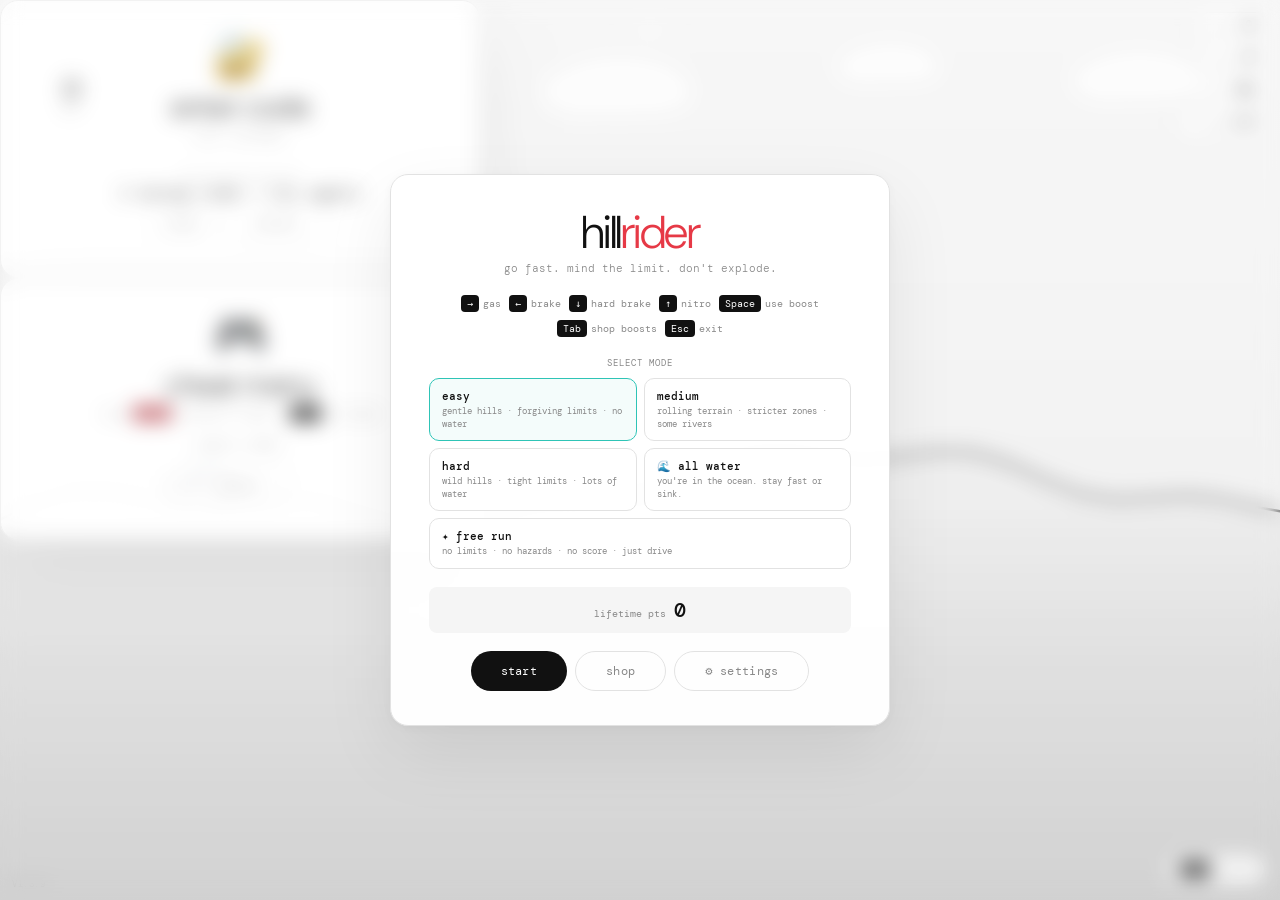
==== commit 064058ad: "Update index.html with new cheat and boost features" ====
--- a/index.html
+++ b/index.html
@@ -27,7 +27,8 @@
       <span class="ctrl-item"><kbd>←</kbd> brake</span>
       <span class="ctrl-item"><kbd>↓</kbd> hard brake</span>
       <span class="ctrl-item"><kbd>↑</kbd> nitro</span>
-      <span class="ctrl-item"><kbd>Tab</kbd> boosts</span>
+      <span class="ctrl-item"><kbd>Space</kbd> use boost</span>
+      <span class="ctrl-item"><kbd>Tab</kbd> shop boosts</span>
       <span class="ctrl-item"><kbd>Esc</kbd> exit</span>
     </div>
 
@@ -178,6 +179,9 @@
 <!-- ── ACTIVE POWERUP BADGES ── -->
 <div id="active-powerups"></div>
 
+<!-- ── STORED BOOSTS BAR (bottom centre) ── -->
+<div id="stored-boosts-hud"></div>
+
 <!-- ── OCEAN DEPTH HUD ── -->
 <div id="depth-hud">
   <div class="depth-chip" id="depth-chip-m">
@@ -196,7 +200,7 @@
 <div id="toast"></div>
 
 <!-- ── VERSION BADGE ── -->
-<div id="version-badge">V1.2.13</div>
+<div id="version-badge">V1.3.9</div>
 
 <!-- ── SETTINGS SCREEN ── -->
 <div id="settings-screen" class="hidden">
@@ -239,6 +243,70 @@
   </div>
 </div>
 
+<!-- ── KONAMI KEY DISPLAY ── -->
+<div id="konami-display"></div>
+
+<!-- ── CHEAT LOCK SCREEN ── -->
+<div id="cheat-lock" class="hidden">
+  <div class="overlay-panel death-panel cheat-panel">
+    <div class="death-emoji">🔐</div>
+    <div class="death-title">enter code</div>
+    <div class="death-reason" id="cheat-lock-hint">hint: birthday</div>
+    <div class="cheat-digits" id="cheat-digits">
+      <span class="cd-slot" id="cd0">_</span>
+      <span class="cd-slot" id="cd1">_</span>
+      <span class="cd-slot" id="cd2">_</span>
+      <span class="cd-slot" id="cd3">_</span>
+      <span class="cd-slot" id="cd4">_</span>
+      <span class="cd-slot" id="cd5">_</span>
+    </div>
+    <div class="cheat-lock-err hidden" id="cheat-lock-err">✗ wrong code — try again</div>
+    <div class="cheat-lock-opts">
+      <button class="toggle-btn" id="cheat-show-btn">show</button>
+      <button class="pill-btn ghost" id="cheat-lock-cancel">cancel</button>
+    </div>
+  </div>
+</div>
+
+<!-- ── CHEAT MENU ("race") ── -->
+<div id="cheat-menu" class="hidden">
+  <div class="overlay-panel death-panel cheat-panel">
+    <div class="death-emoji">🎮</div>
+    <div class="death-title">cheat menu</div>
+    <div class="death-reason">type <kbd style="background:#e63946;color:#fff">race</kbd> anytime to open · <kbd>Esc</kbd> to close</div>
+    <div class="section-label" style="margin-top:14px">select a cheat</div>
+    <div id="cheat-menu-grid"></div>
+    <div class="death-btns" style="margin-top:14px">
+      <button class="pill-btn ghost" id="close-cheat-btn">close</button>
+    </div>
+  </div>
+</div>
+
+<!-- ── MOBILE / TABLET BLOCK ── -->
+<div id="mobile-block" class="hidden">
+  <div class="mobile-block-inner">
+    <div class="mb-icon">🖥️</div>
+    <h1 class="mb-title">desktop only</h1>
+    <p class="mb-sub">hill rider needs a keyboard to play and isn't supported on mobile or tablet devices.</p>
+    <p class="mb-sub mb-hint">open this page on a laptop or desktop computer to start driving.</p>
+  </div>
+</div>
+
+<!-- ── REPORT ERROR BUTTON ── -->
+<a id="report-error-btn" href="https://forms.gle/LC7K6S8KTzNj9bzL9" target="_blank" rel="noopener noreferrer">
+  report an error
+</a>
+
+<!-- ── LOADING SCREEN ── -->
+<div id="loading-screen" class="hidden">
+  <div class="loading-inner">
+    <div class="loading-dots">
+      <span></span><span></span><span></span>
+    </div>
+    <div class="loading-text">generating track…</div>
+  </div>
+</div>
+
 <script src="game.js"></script>
 </body>
 </html>
--- a/style.css
+++ b/style.css
@@ -464,3 +464,77 @@
   pointer-events: none;
   user-select: none;
 }
+
+/* ──────────────────────────────
+   SETTINGS SCREEN
+────────────────────────────── */
+#settings-screen{
+  position:fixed;inset:0;z-index:100;
+  display:flex;align-items:center;justify-content:center;
+  backdrop-filter:blur(10px) saturate(0.65);
+  background:rgba(255,255,255,0.22);
+}
+#settings-screen.hidden{display:none}
+
+.settings-grid{
+  display:flex;flex-direction:column;gap:8px;margin-bottom:4px;
+}
+.setting-row{
+  display:flex;align-items:center;justify-content:space-between;
+  background:#f7f7f7;border-radius:10px;padding:10px 14px;
+}
+.setting-label{font-size:11px;color:var(--ink)}
+
+.toggle-btn{
+  font-family:'DM Mono',monospace;font-size:11px;
+  padding:5px 16px;border-radius:100px;border:1.5px solid var(--line);
+  background:#fff;color:var(--muted);cursor:pointer;
+  transition:all 0.16s var(--ease);min-width:48px;
+}
+.toggle-btn.active{
+  background:var(--teal);border-color:var(--teal);
+  color:#fff;
+}
+
+/* ── MODIFIER PICKER ── */
+.mod-subtitle{
+  font-size:9px;color:var(--muted);margin-bottom:10px;letter-spacing:0.2px;
+}
+.modifier-picker{
+  display:grid;grid-template-columns:1fr 1fr 1fr;gap:7px;margin-bottom:4px;
+}
+.mod-btn{
+  background:#fff;border:1.5px solid var(--line);border-radius:10px;
+  padding:10px 10px;cursor:pointer;text-align:left;
+  transition:border-color 0.16s,transform 0.14s var(--ease),box-shadow 0.16s;
+  font-family:'DM Mono',monospace;
+}
+.mod-btn:hover{border-color:var(--ink);transform:translateY(-1px);box-shadow:0 4px 14px rgba(0,0,0,0.07)}
+.mod-btn[data-mod="easy"].active{border-color:var(--teal);background:rgba(46,196,182,0.07)}
+.mod-btn[data-mod="normal"].active{border-color:var(--ink);background:#f8f8f8}
+.mod-btn[data-mod="hard"].active{border-color:var(--red);background:rgba(230,57,70,0.05)}
+.mod-name{display:block;font-size:10px;font-weight:500;color:var(--ink);margin-bottom:3px}
+.mod-desc{display:block;font-size:8px;color:var(--muted);line-height:1.4}
+
+/* ── MODIFIER ACTIVE BANNER (welcome screen) ── */
+.mod-active-banner{
+  display:flex;align-items:center;justify-content:center;
+  padding:5px 14px;border-radius:100px;font-size:9px;letter-spacing:0.3px;
+  margin-bottom:10px;border:1px solid;
+}
+.mod-active-banner.hidden{display:none}
+.mod-active-banner.mod-easy{
+  background:rgba(46,196,182,0.08);border-color:rgba(46,196,182,0.4);color:var(--teal);
+}
+.mod-active-banner.mod-normal{display:none}
+.mod-active-banner.mod-hard{
+  background:rgba(230,57,70,0.07);border-color:rgba(230,57,70,0.35);color:var(--red);
+}
+
+/* ── MODIFIER HUD BADGE ── */
+#modifier-hud-badge{
+  display:none;border-radius:100px;padding:3px 10px;font-size:9px;letter-spacing:0.3px;
+  background:rgba(255,255,255,0.9);border:1px solid var(--line);backdrop-filter:blur(4px);
+}
+#modifier-hud-badge.mod-easy{display:block;color:var(--teal);border-color:rgba(46,196,182,0.4)}
+#modifier-hud-badge.mod-hard{display:block;color:var(--red);border-color:rgba(230,57,70,0.4)}
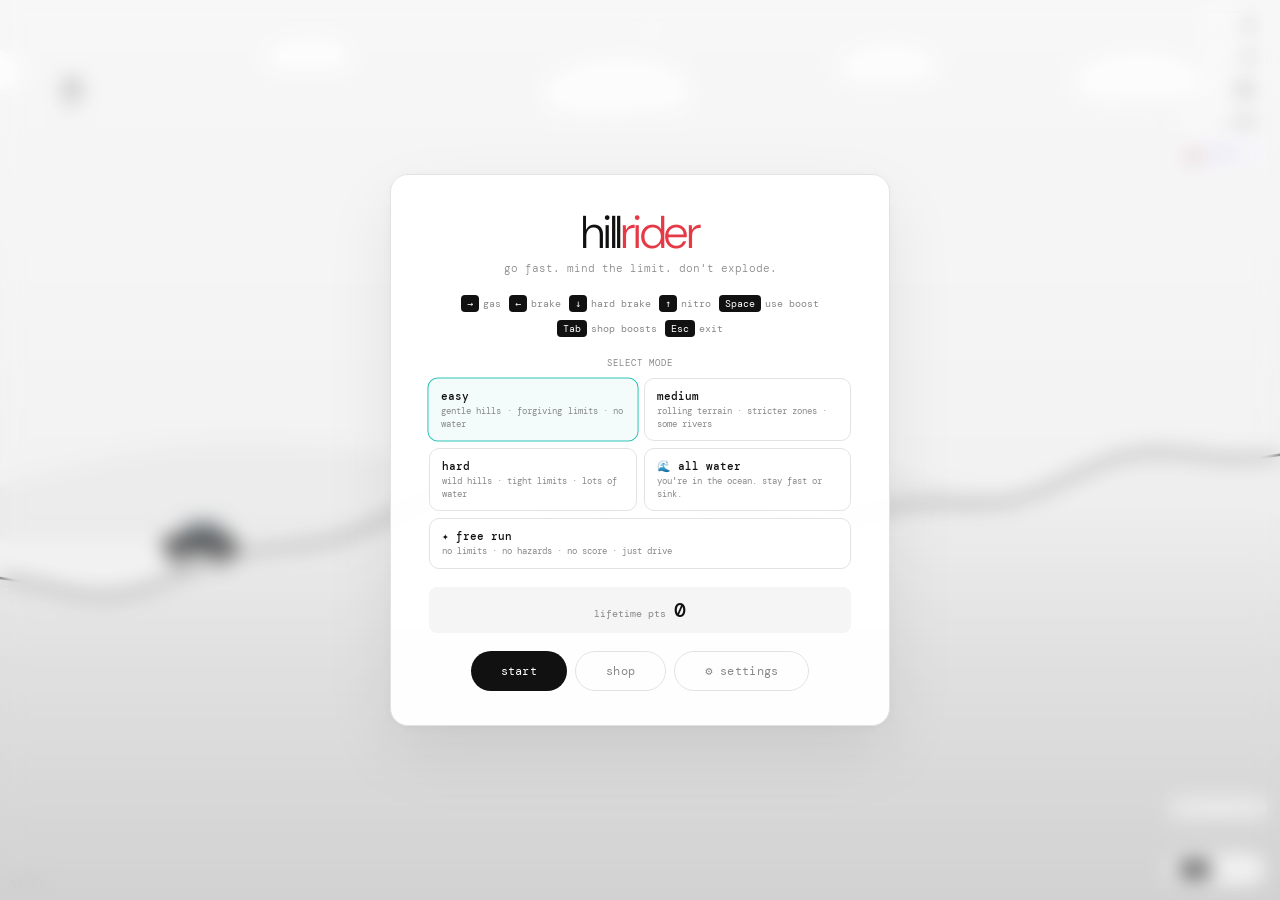
==== commit ae25a2a1: "Update version badge to V1.4.0" ====
--- a/index.html
+++ b/index.html
@@ -200,7 +200,7 @@
 <div id="toast"></div>
 
 <!-- ── VERSION BADGE ── -->
-<div id="version-badge">V1.3.9</div>
+<div id="version-badge">V1.4.0</div>
 
 <!-- ── SETTINGS SCREEN ── -->
 <div id="settings-screen" class="hidden">
--- a/style.css
+++ b/style.css
@@ -538,3 +538,422 @@
 }
 #modifier-hud-badge.mod-easy{display:block;color:var(--teal);border-color:rgba(46,196,182,0.4)}
 #modifier-hud-badge.mod-hard{display:block;color:var(--red);border-color:rgba(230,57,70,0.4)}
+
+/* ──────────────────────────────
+   KONAMI KEY DISPLAY
+────────────────────────────── */
+#konami-display {
+  position: fixed;
+  bottom: 80px;
+  left: 50%;
+  transform: translateX(-50%) translateY(8px);
+  z-index: 400;
+  display: flex;
+  gap: 6px;
+  align-items: center;
+  background: rgba(10, 10, 30, 0.88);
+  border: 1.5px solid rgba(120, 160, 255, 0.4);
+  border-radius: 100px;
+  padding: 8px 20px;
+  backdrop-filter: blur(12px);
+  opacity: 0;
+  pointer-events: none;
+  transition: opacity 0.2s var(--ease), transform 0.2s var(--ease);
+}
+#konami-display.kd-visible {
+  opacity: 1;
+  transform: translateX(-50%) translateY(0);
+}
+.kk-hit {
+  font-family: 'DM Mono', monospace;
+  font-size: 18px;
+  font-weight: 500;
+  color: #2ec4b6;
+  text-shadow: 0 0 8px rgba(46,196,182,0.7);
+  transition: color 0.1s;
+  text-transform: uppercase;
+}
+.kk-dim {
+  font-family: 'DM Mono', monospace;
+  font-size: 18px;
+  font-weight: 300;
+  color: rgba(150, 160, 200, 0.4);
+  text-transform: uppercase;
+}
+
+/* ──────────────────────────────
+   CHEAT MENU
+────────────────────────────── */
+#cheat-menu {
+  position: fixed; inset: 0; z-index: 110;
+  display: flex; align-items: center; justify-content: center;
+  backdrop-filter: blur(10px) saturate(0.6);
+  background: rgba(10, 5, 25, 0.4);
+}
+#cheat-menu.hidden { display: none; }
+
+.cheat-panel { border-color: rgba(230,57,70,0.35); max-width: 480px; }
+
+#cheat-menu-grid {
+  display: grid;
+  grid-template-columns: 1fr 1fr 1fr;
+  gap: 7px;
+  margin-top: 10px;
+}
+
+.cheat-card {
+  border-color: rgba(230,57,70,0.25) !important;
+  background: rgba(230,57,70,0.03) !important;
+}
+.cheat-card:hover {
+  border-color: var(--red) !important;
+  transform: translateY(-2px);
+  box-shadow: 0 6px 20px rgba(230,57,70,0.14) !important;
+}
+.cheat-free {
+  background: rgba(230,57,70,0.12) !important;
+  color: var(--red) !important;
+  font-weight: 500;
+}
+
+/* ──────────────────────────────
+   CHEAT LOCK SCREEN
+────────────────────────────── */
+#cheat-lock {
+  position: fixed; inset: 0; z-index: 115;
+  display: flex; align-items: center; justify-content: center;
+  backdrop-filter: blur(12px) saturate(0.55);
+  background: rgba(10, 5, 25, 0.50);
+}
+#cheat-lock.hidden { display: none; }
+
+.cheat-digits {
+  display: flex; gap: 10px; justify-content: center;
+  margin: 18px 0 12px;
+}
+.cd-slot {
+  width: 40px; height: 52px;
+  display: flex; align-items: center; justify-content: center;
+  font-family: 'DM Mono', monospace; font-size: 22px; font-weight: 500;
+  color: var(--ink);
+  background: #fff; border: 2px solid var(--line);
+  border-radius: 10px;
+  transition: border-color 0.14s, box-shadow 0.14s;
+}
+.cd-slot.cd-filled {
+  border-color: rgba(46,196,182,0.6);
+  background: rgba(46,196,182,0.05);
+  color: var(--teal);
+}
+.cd-slot.cd-active {
+  border-color: var(--ink);
+  box-shadow: 0 0 0 3px rgba(30,30,60,0.08);
+}
+
+.cheat-lock-err {
+  font-family: 'DM Mono', monospace; font-size: 11px;
+  color: var(--red); text-align: center; margin-bottom: 10px;
+}
+.cheat-lock-err.hidden { display: none; }
+
+.cheat-lock-opts {
+  display: flex; gap: 8px; justify-content: center; margin-top: 8px;
+}
+
+@keyframes cd-shake {
+  0%,100%{ transform: translateX(0); }
+  15%     { transform: translateX(-8px); }
+  35%     { transform: translateX(8px); }
+  55%     { transform: translateX(-6px); }
+  75%     { transform: translateX(6px); }
+}
+.cd-shake { animation: cd-shake 0.5s var(--ease); }
+
+/* difficulty picker inside cheat menu */
+.diff-picker-inner { text-align: center; grid-column: 1/-1; }
+.diff-picker-inner .dp-label {
+  font-size: 10px; color: var(--muted); margin-bottom: 10px;
+}
+.diff-presets {
+  display: flex; flex-wrap: wrap; gap: 7px; justify-content: center;
+  margin: 8px 0 12px;
+}
+.diff-preset-btn {
+  min-width: 56px; font-size: 11px !important; padding: 6px 14px !important;
+}
+.diff-preset-btn.dp-active {
+  background: var(--ink) !important; color: #fff !important;
+  border-color: var(--ink) !important;
+}
+
+/* ──────────────────────────────
+   MOBILE / TABLET BLOCK
+────────────────────────────── */
+#mobile-block {
+  position: fixed; inset: 0; z-index: 9999;
+  background: #fff;
+  display: flex; align-items: center; justify-content: center;
+  font-family: 'DM Mono', monospace;
+}
+#mobile-block.hidden { display: none; }
+
+.mobile-block-inner {
+  max-width: 380px; width: 90%;
+  text-align: center;
+  padding: 40px 32px;
+  background: #fff;
+  border: 1.5px solid var(--line);
+  border-radius: 18px;
+  box-shadow: 0 28px 70px rgba(0,0,0,0.08);
+}
+.mb-icon {
+  font-size: 52px; line-height: 1; margin-bottom: 16px;
+}
+.mb-title {
+  font-family: 'DM Sans', sans-serif;
+  font-size: 28px; font-weight: 300;
+  letter-spacing: -0.5px; margin-bottom: 10px;
+  color: var(--ink);
+}
+.mb-sub {
+  font-size: 12px; color: var(--muted);
+  line-height: 1.7; margin-bottom: 8px;
+}
+.mb-hint {
+  font-size: 10px; color: #aaa;
+  margin-top: 14px; padding-top: 12px;
+  border-top: 1px solid var(--line);
+}
+
+/* ──────────────────────────────
+   REPORT ERROR BUTTON
+────────────────────────────── */
+#report-error-btn {
+  position: fixed;
+  bottom: 82px;
+  right: 12px;
+  z-index: 60;
+  font-family: 'DM Mono', monospace;
+  font-size: 9px;
+  color: rgba(0,0,0,0.32);
+  text-decoration: none;
+  letter-spacing: 0.4px;
+  padding: 3px 8px;
+  border: 1px solid rgba(0,0,0,0.12);
+  border-radius: 100px;
+  background: rgba(255,255,255,0.7);
+  backdrop-filter: blur(4px);
+  transition: color 0.16s, border-color 0.16s, background 0.16s;
+}
+#report-error-btn:hover {
+  color: var(--red);
+  border-color: rgba(230,57,70,0.4);
+  background: rgba(255,255,255,0.95);
+}
+
+/* ── STORED BOOSTS HUD (bottom centre) ── */
+#stored-boosts-hud {
+  position: fixed;
+  bottom: 84px;
+  left: 50%;
+  transform: translateX(-50%) translateY(14px);
+  display: flex;
+  align-items: center;
+  gap: 8px;
+  background: rgba(8, 8, 18, 0.84);
+  border: 1px solid rgba(46,196,182,0.38);
+  border-radius: 100px;
+  padding: 7px 18px 7px 12px;
+  backdrop-filter: blur(12px);
+  z-index: 52;
+  pointer-events: none;
+  opacity: 0;
+  transition: opacity 0.35s var(--ease), transform 0.35s var(--ease);
+  will-change: opacity, transform;
+}
+#stored-boosts-hud.sb-visible {
+  opacity: 1;
+  transform: translateX(-50%) translateY(0);
+}
+.sb-label {
+  font-family: 'DM Mono', monospace;
+  font-size: 9px;
+  letter-spacing: 0.8px;
+  text-transform: uppercase;
+  color: rgba(255,255,255,0.38);
+  margin-right: 2px;
+  user-select: none;
+}
+.sb-pip {
+  font-size: 16px;
+  color: rgba(255,255,255,0.14);
+  line-height: 1;
+  transition: color 0.2s var(--ease), transform 0.2s var(--ease), text-shadow 0.2s;
+  will-change: transform;
+}
+.sb-pip.sb-filled {
+  color: #2ec4b6;
+  text-shadow: 0 0 10px rgba(46,196,182,0.85);
+  transform: scale(1.22);
+}
+.sb-pip.sb-pop {
+  animation: sbPop 0.38s var(--ease);
+}
+@keyframes sbPop {
+  0%   { transform: scale(1.22); }
+  40%  { transform: scale(1.55); filter: brightness(1.6); }
+  100% { transform: scale(1.22); }
+}
+.sb-hint {
+  font-size: 8px;
+  color: rgba(255,255,255,0.22);
+  letter-spacing: 0.3px;
+  margin-left: 4px;
+}
+
+/* ══════════════════════════════════════════════════
+   ANIMATION & SMOOTHING POLISH  (V1.3.7)
+══════════════════════════════════════════════════ */
+
+/* HUD chips — smoother value transitions + score pop */
+.hud-chip {
+  transition: opacity 0.28s var(--ease), transform 0.28s var(--ease),
+              border-color 0.25s, background 0.25s;
+}
+.chip-val {
+  transition: color 0.35s, transform 0.2s var(--ease);
+  display: inline-block;
+}
+.chip-val.val-pop {
+  animation: chipPop 0.32s var(--ease);
+}
+@keyframes chipPop {
+  0%   { transform: scale(1); }
+  45%  { transform: scale(1.22); color: var(--teal); }
+  100% { transform: scale(1); }
+}
+
+/* Score chip glows teal briefly on increase */
+#score-chip.score-up {
+  border-color: rgba(46,196,182,0.55);
+  background: rgba(46,196,182,0.07);
+  transition: border-color 0.18s, background 0.18s;
+}
+
+/* HUD chips slide in on game start */
+@keyframes chipIn {
+  from { opacity:0; transform: translateX(12px); }
+  to   { opacity:1; transform: translateX(0); }
+}
+#hud-right .hud-chip:nth-child(1) { animation: chipIn 0.35s var(--ease) 0.05s both; }
+#hud-right .hud-chip:nth-child(2) { animation: chipIn 0.35s var(--ease) 0.10s both; }
+#hud-right .hud-chip:nth-child(3) { animation: chipIn 0.35s var(--ease) 0.15s both; }
+#hud-right .hud-chip:nth-child(4) { animation: chipIn 0.35s var(--ease) 0.20s both; }
+#hud-right .hud-chip:nth-child(5) { animation: chipIn 0.35s var(--ease) 0.25s both; }
+
+/* Mode badge slide down */
+#mode-badge {
+  animation: modeIn 0.4s var(--ease) 0.08s both;
+  transition: background 0.2s, color 0.2s;
+}
+@keyframes modeIn {
+  from { opacity:0; transform: translateY(-8px); }
+  to   { opacity:1; transform: translateY(0); }
+}
+
+/* Mode picker buttons — smoother active state */
+.mode-btn {
+  transition: border-color 0.18s, background 0.18s, transform 0.18s var(--ease), box-shadow 0.18s;
+}
+.mode-btn.active {
+  transform: scale(1.015);
+}
+.mode-btn:hover:not(.active) {
+  transform: translateY(-2px);
+}
+
+/* Zone sign — spring pop in */
+#zone-sign {
+  transition: opacity 0.3s var(--ease), transform 0.38s var(--ease);
+}
+#zone-sign:not(.zs-hidden) {
+  animation: zoneSignIn 0.38s var(--ease);
+}
+@keyframes zoneSignIn {
+  0%   { transform: scale(0.5) rotate(-8deg); opacity:0; }
+  65%  { transform: scale(1.1) rotate(2deg);  opacity:1; }
+  100% { transform: scale(1)   rotate(0deg);  opacity:1; }
+}
+
+/* Boost menu cards — stagger in */
+#boost-menu-grid .shop-card,
+#cheat-menu-grid .shop-card {
+  animation: cardIn 0.28s var(--ease) both;
+}
+#boost-menu-grid .shop-card:nth-child(1), #cheat-menu-grid .shop-card:nth-child(1)  { animation-delay:0.00s }
+#boost-menu-grid .shop-card:nth-child(2), #cheat-menu-grid .shop-card:nth-child(2)  { animation-delay:0.04s }
+#boost-menu-grid .shop-card:nth-child(3), #cheat-menu-grid .shop-card:nth-child(3)  { animation-delay:0.07s }
+#boost-menu-grid .shop-card:nth-child(4), #cheat-menu-grid .shop-card:nth-child(4)  { animation-delay:0.10s }
+#boost-menu-grid .shop-card:nth-child(5), #cheat-menu-grid .shop-card:nth-child(5)  { animation-delay:0.13s }
+#boost-menu-grid .shop-card:nth-child(6), #cheat-menu-grid .shop-card:nth-child(6)  { animation-delay:0.16s }
+#boost-menu-grid .shop-card:nth-child(7), #cheat-menu-grid .shop-card:nth-child(7)  { animation-delay:0.19s }
+#boost-menu-grid .shop-card:nth-child(8), #cheat-menu-grid .shop-card:nth-child(8)  { animation-delay:0.22s }
+#boost-menu-grid .shop-card:nth-child(n+9), #cheat-menu-grid .shop-card:nth-child(n+9) { animation-delay:0.25s }
+@keyframes cardIn {
+  from { opacity:0; transform: translateY(8px) scale(0.96); }
+  to   { opacity:1; transform: translateY(0) scale(1); }
+}
+
+/* Pill buttons — smoother press feel */
+.pill-btn {
+  transition: background 0.16s, border-color 0.16s, color 0.16s,
+              transform 0.14s var(--ease), box-shadow 0.16s;
+}
+.pill-btn:active { transform: scale(0.96); }
+.pill-btn.ghost:active { transform: scale(0.96); }
+
+/* Death screen score numbers count up feel */
+.sc-val {
+  transition: transform 0.4s var(--ease);
+  animation: scoreReveal 0.55s var(--ease) 0.18s both;
+}
+@keyframes scoreReveal {
+  from { opacity:0; transform: translateY(6px); }
+  to   { opacity:1; transform: translateY(0); }
+}
+
+/* Toast — improved slide + scale */
+#toast {
+  transition: opacity 0.26s var(--ease), transform 0.26s var(--ease);
+}
+
+/* Active powerup badges — stagger on entry */
+.ap-badge {
+  animation: badgeIn 0.3s var(--ease) both;
+  transition: opacity 0.2s, transform 0.2s var(--ease);
+}
+@keyframes badgeIn {
+  from { opacity:0; transform: translateY(8px) scale(0.9); }
+  to   { opacity:1; transform: translateY(0) scale(1); }
+}
+
+/* Boost hint pill */
+#boost-hint {
+  transition: opacity 0.3s, transform 0.3s var(--ease);
+}
+
+/* Rainbow mode canvas filter transition */
+#game-canvas {
+  transition: filter 0.5s ease;
+}
+
+/* Proximity alerts — smoother pop */
+.prox-alert {
+  will-change: opacity, transform;
+}
+
+/* Cheat card click feedback */
+.cheat-card:active {
+  transform: scale(0.96) !important;
+  transition: transform 0.1s !important;
+}
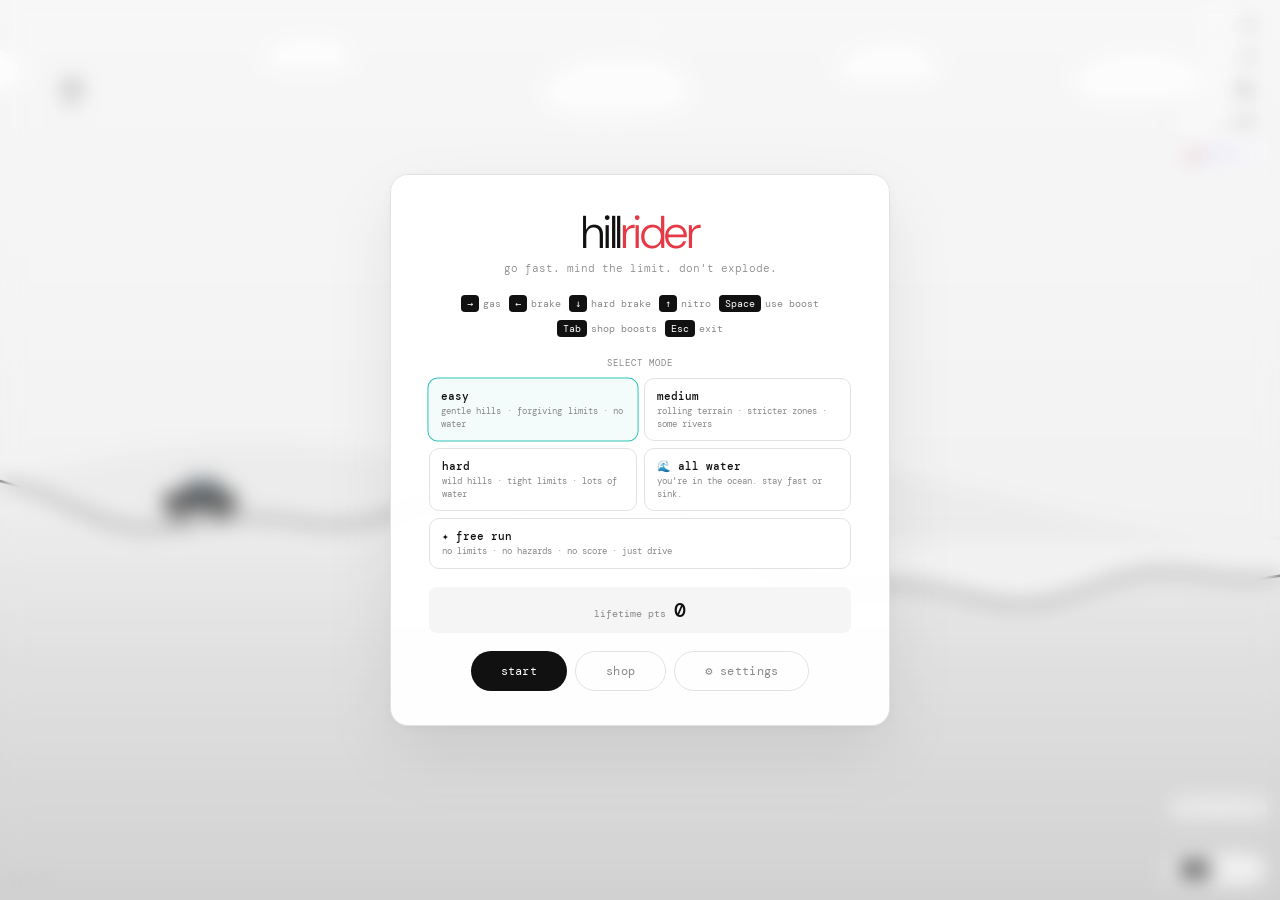
==== commit 9012f186: "Update title and add favicon links in index.html Updated the title and added favicon links." ====
--- a/index.html
+++ b/index.html
@@ -3,8 +3,12 @@
 <head>
   <meta charset="UTF-8"/>
   <meta name="viewport" content="width=device-width,initial-scale=1.0"/>
-  <title>hill rider</title>
+  <title>hill rider v1.4.0</title>
   <link rel="stylesheet" href="style.css"/>
+  <link rel="apple-touch-icon" sizes="180x180" href="favicons/apple-touch-icon.png">
+  <link rel="icon" type="image/png" sizes="32x32" href="favicons/favicon-32x32.png">
+  <link rel="icon" type="image/png" sizes="16x16" href="favicons/favicon-16x16.png">
+  <link rel="icon" type="image/x-icon" href="favicons/images/favicon.ico">
 </head>
 <body>
 
--- a/style.css
+++ b/style.css
@@ -957,3 +957,46 @@
   transform: scale(0.96) !important;
   transition: transform 0.1s !important;
 }
+
+/* ──────────────────────────────
+   LOADING SCREEN
+────────────────────────────── */
+#loading-screen {
+  position: fixed; inset: 0; z-index: 150;
+  display: flex; align-items: center; justify-content: center;
+  background: rgba(255,255,255,0.96);
+  backdrop-filter: blur(10px);
+  flex-direction: column; gap: 18px;
+  opacity: 0;
+  pointer-events: none;
+  transition: opacity 0.45s ease;
+}
+#loading-screen.visible {
+  opacity: 1;
+  pointer-events: auto;
+}
+
+.loading-inner {
+  display: flex; flex-direction: column; align-items: center; gap: 14px;
+}
+
+.loading-text {
+  font-family: 'DM Mono', monospace;
+  font-size: 13px; color: var(--muted); letter-spacing: 0.5px;
+}
+
+.loading-dots {
+  display: flex; gap: 8px; align-items: center;
+}
+.loading-dots span {
+  width: 9px; height: 9px; border-radius: 50%;
+  background: var(--ink);
+  animation: ldot 0.9s ease-in-out infinite;
+}
+.loading-dots span:nth-child(2) { animation-delay: 0.18s; }
+.loading-dots span:nth-child(3) { animation-delay: 0.36s; }
+
+@keyframes ldot {
+  0%, 80%, 100% { transform: scale(0.55); opacity: 0.25; }
+  40%            { transform: scale(1);    opacity: 1;    }
+}
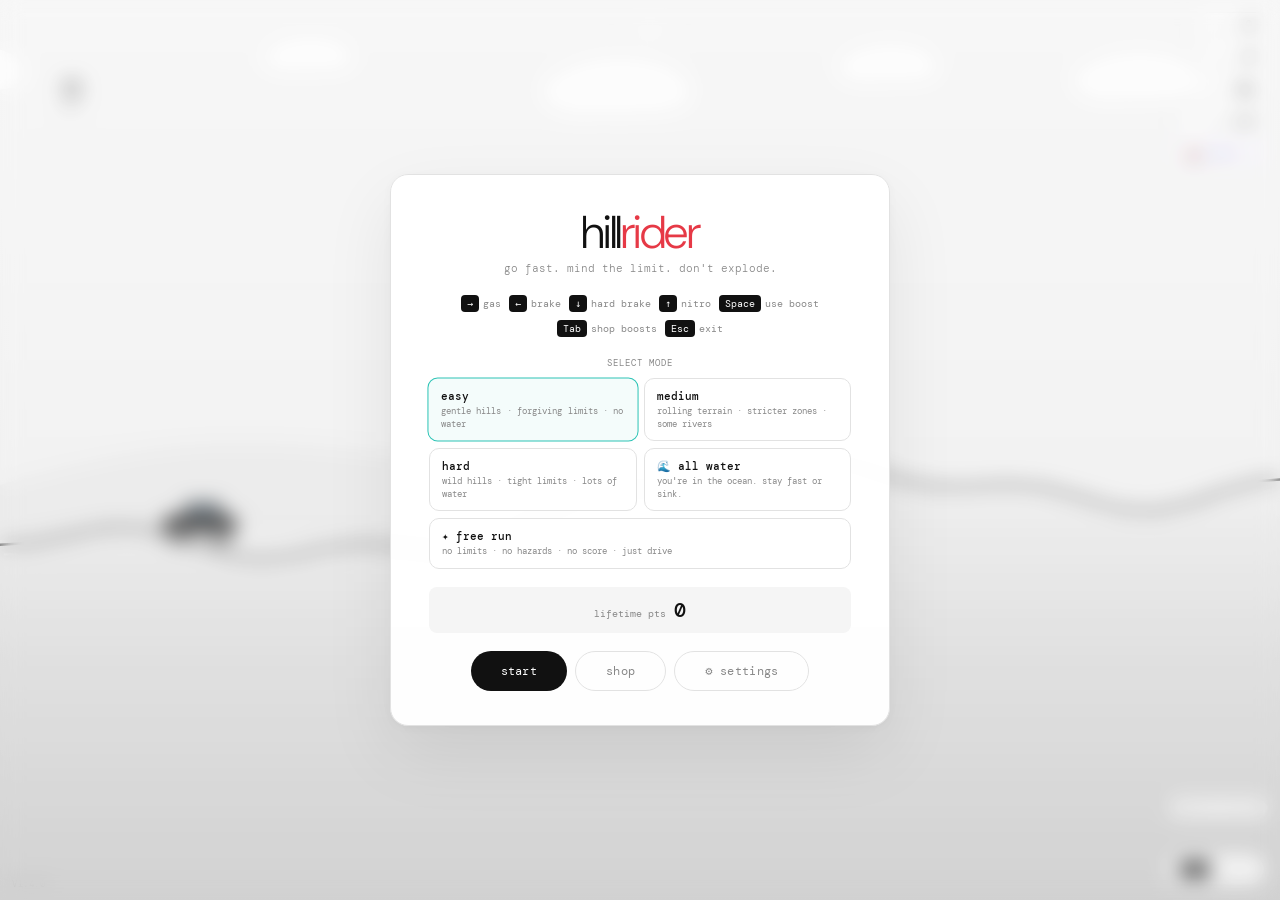
==== commit 58804da6: "Add sitemap link to index.html" ====
--- a/index.html
+++ b/index.html
@@ -9,6 +9,7 @@
   <link rel="icon" type="image/png" sizes="32x32" href="favicons/favicon-32x32.png">
   <link rel="icon" type="image/png" sizes="16x16" href="favicons/favicon-16x16.png">
   <link rel="icon" type="image/x-icon" href="favicons/images/favicon.ico">
+  <link rel="sitemap" type="application/xml" title="Sitemap" href="/sitemap.xml" />
 </head>
 <body>
 
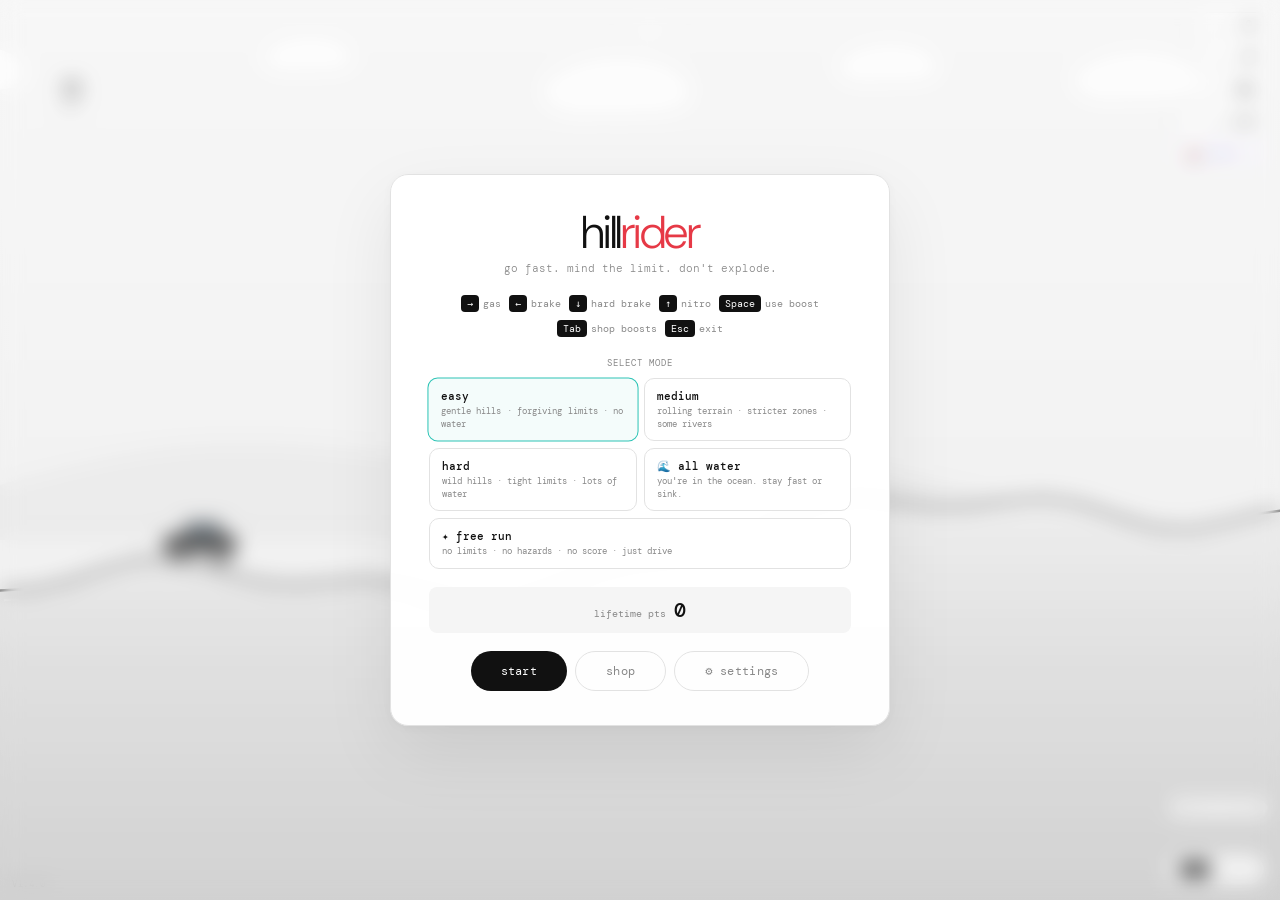
==== commit ecaa554a: "Add meta description to index.html" ====
--- a/index.html
+++ b/index.html
@@ -3,6 +3,7 @@
 <head>
   <meta charset="UTF-8"/>
   <meta name="viewport" content="width=device-width,initial-scale=1.0"/>
+  <meta name="description" content="go fast. mind the limit. don't explode.">
   <title>hill rider v1.4.0</title>
   <link rel="stylesheet" href="style.css"/>
   <link rel="apple-touch-icon" sizes="180x180" href="favicons/apple-touch-icon.png">
